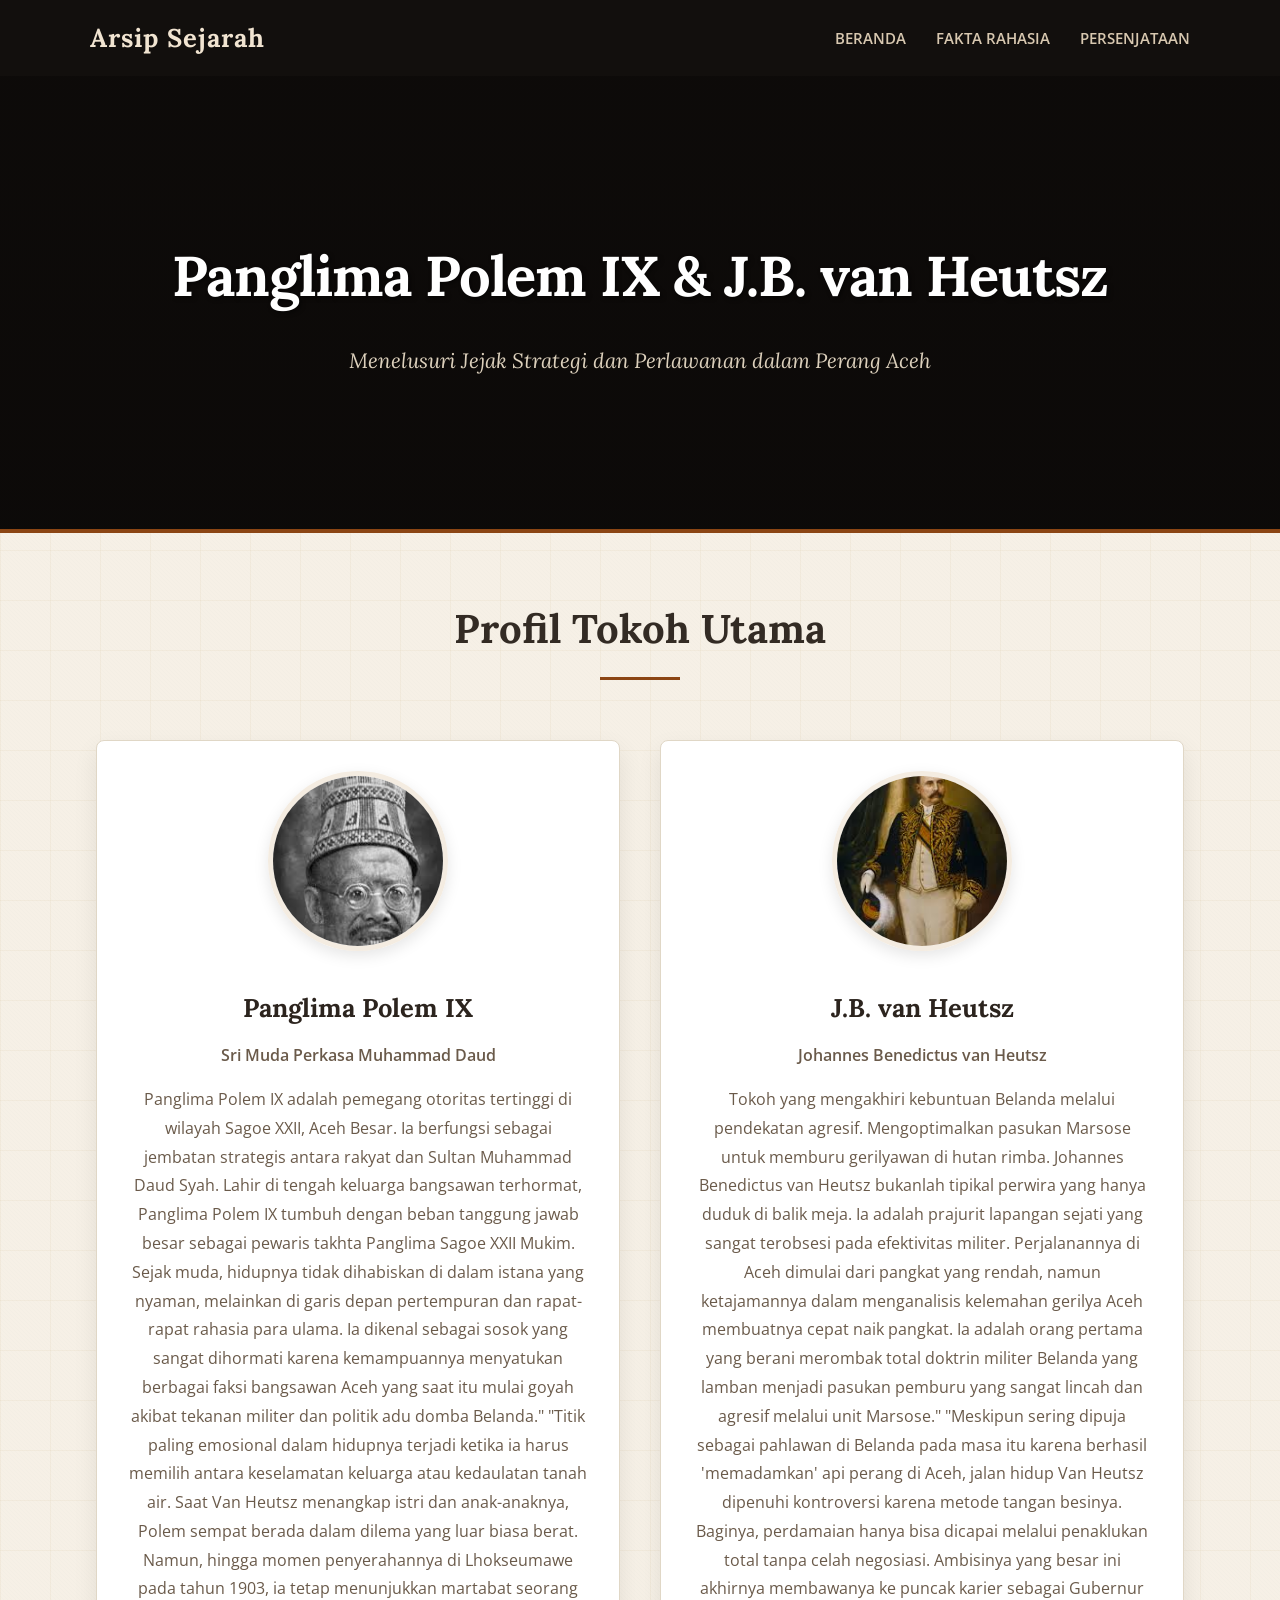
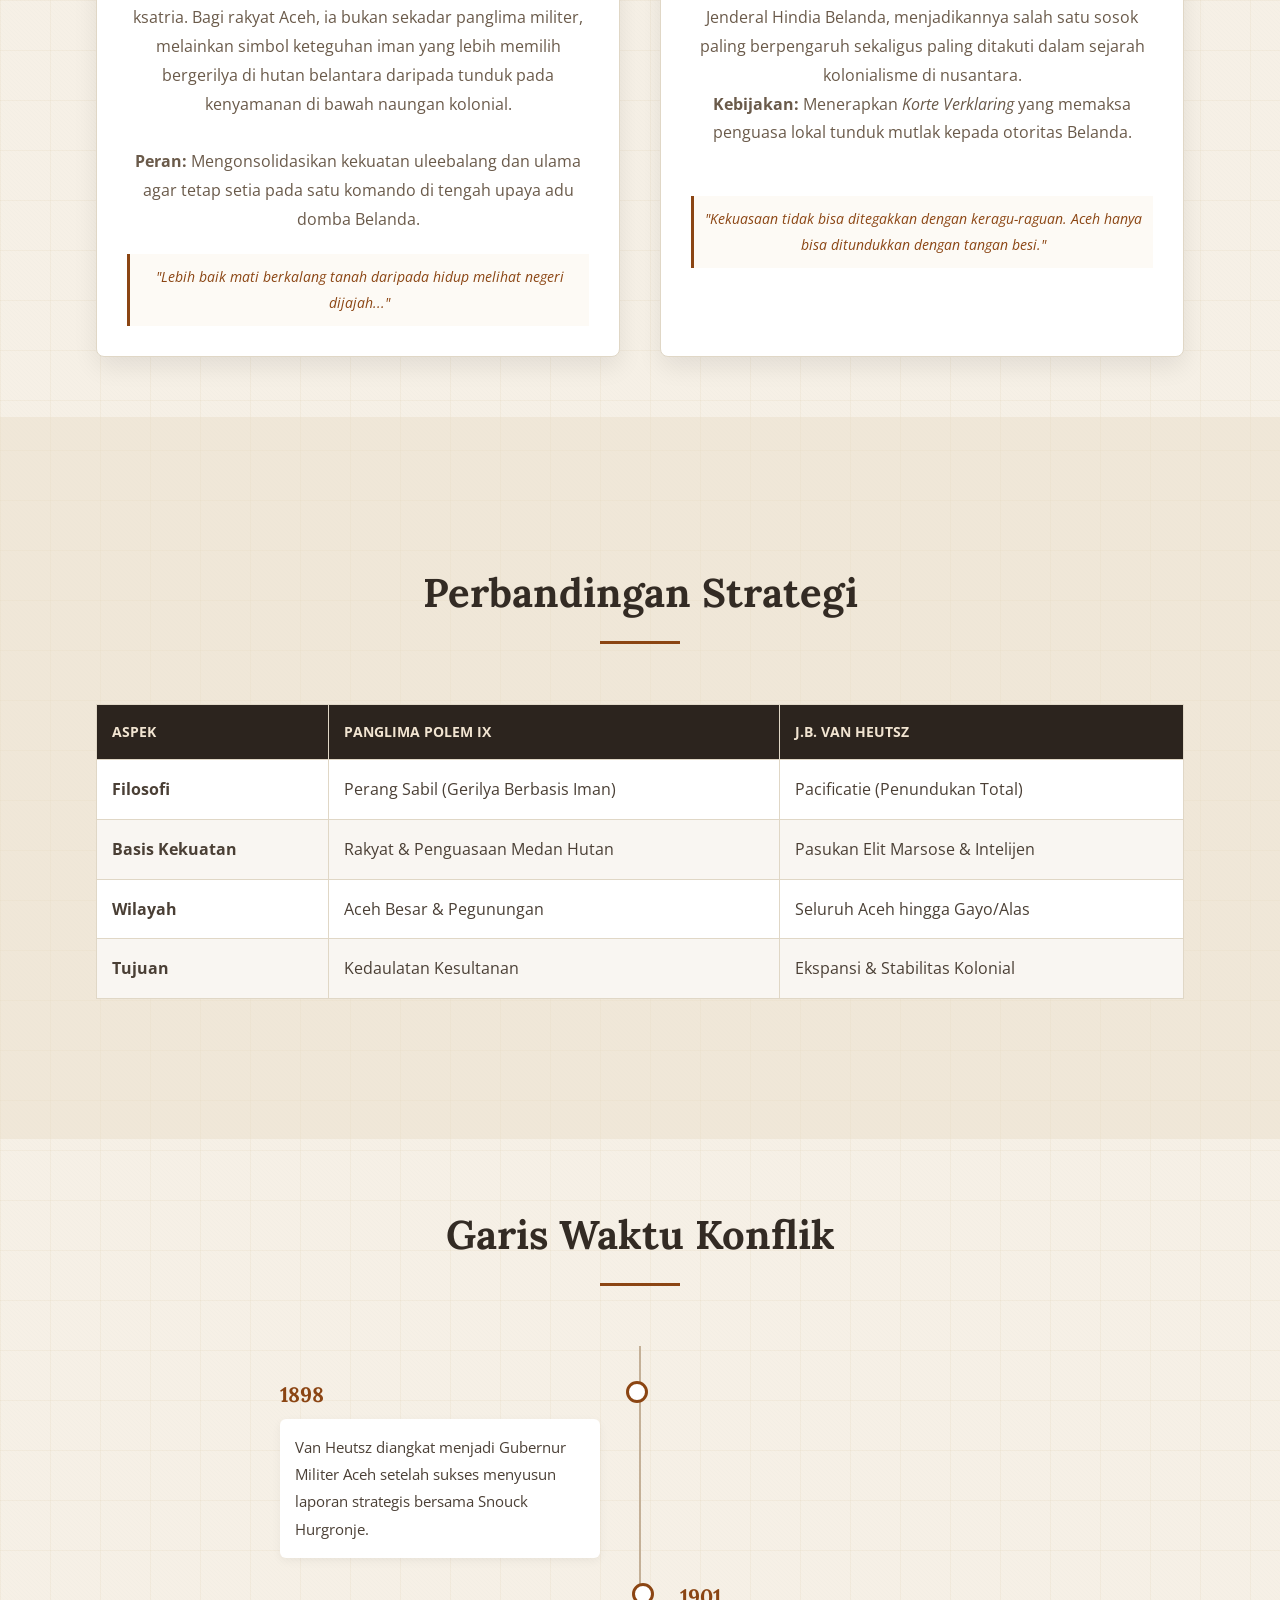
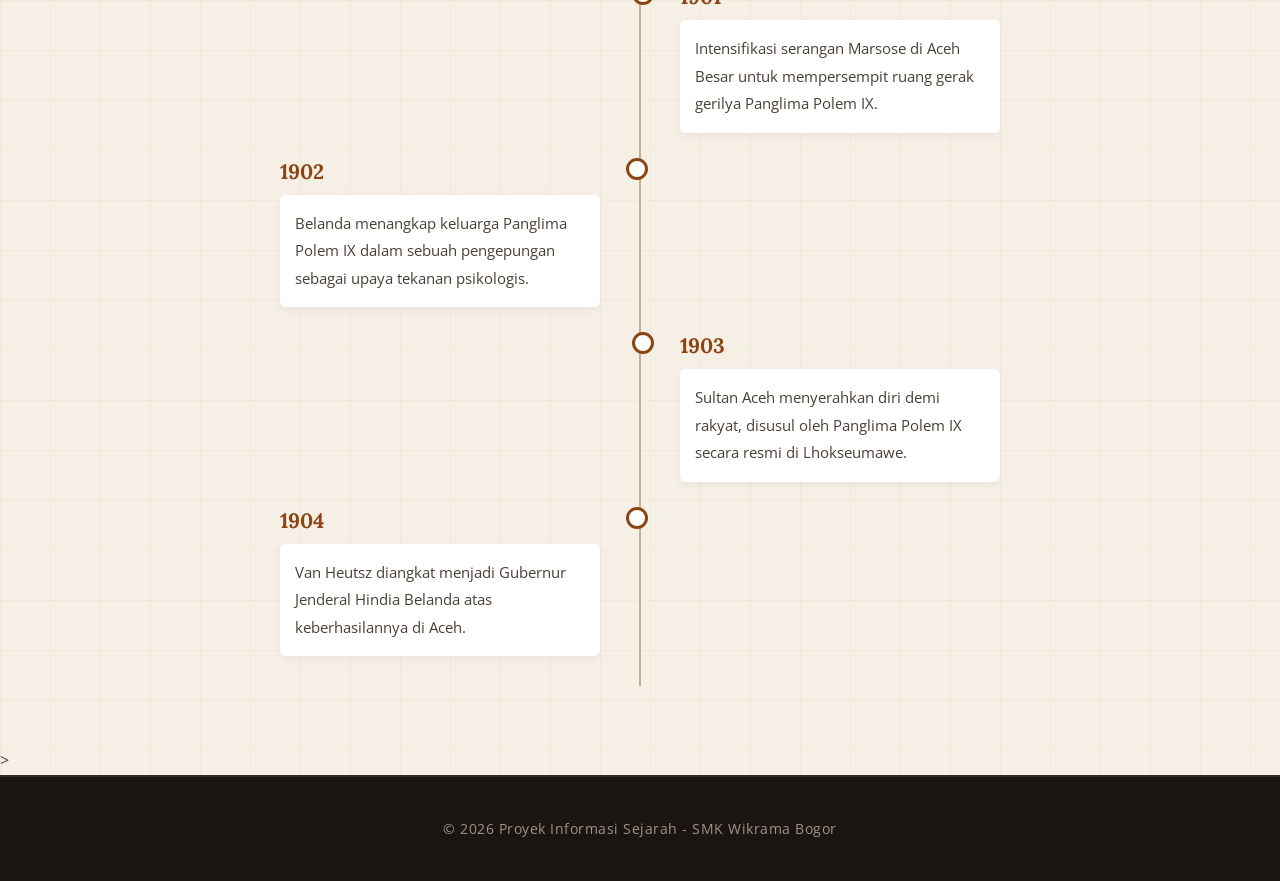
==== index.html @ d840c864 "Fix HTML structure and clean up markup" ====
<!DOCTYPE html>
<html lang="id">
<head>
    <meta charset="UTF-8">
    <meta name="viewport" content="width=device-width, initial-scale=1.0">
    <title>Sejarah Perang Aceh: Dua Sisi Rivalitas</title>
    <link rel="stylesheet" href="style.css">
</head>
<body>

    <header>
        <nav>
            <div class="logo">Arsip Sejarah</div>
            <ul>
            <li><a href="index.html">Beranda</a></li>
            <li><a href="fakta.html">Fakta Rahasia</a></li>
            <li><a href="weapon.html">Persenjataan</a></li>
        </ul>
        </nav>
        <div class="hero" id="home">
            <h1>Panglima Polem IX & J.B. van Heutsz</h1>
            <p>Menelusuri Jejak Strategi dan Perlawanan dalam Perang Aceh</p>
        </div>
    </header>

    <main>
<main>
        <!-- Section Profil Tokoh -->
        <section id="tokoh" class="container">
            <h2 class="section-title">Profil Tokoh Utama</h2>
            <div class="card-grid">
                <!-- Panglima Polem IX -->
                <div class="card">
                    <img src="assets/polem.jpg" alt="Panglima Polem IX">
                    <h3>Panglima Polem IX</h3>
                    <p class="subtitle">Sri Muda Perkasa Muhammad Daud</p>
                    <div class="bio-text">
                        <p>Panglima Polem IX adalah pemegang otoritas tertinggi di wilayah Sagoe XXII, Aceh Besar. Ia berfungsi sebagai jembatan strategis antara rakyat dan Sultan Muhammad Daud Syah. Lahir di tengah keluarga bangsawan terhormat, Panglima Polem IX tumbuh dengan beban tanggung jawab besar sebagai pewaris takhta Panglima Sagoe XXII Mukim. Sejak muda, hidupnya tidak dihabiskan di dalam istana yang nyaman, melainkan di garis depan pertempuran dan rapat-rapat rahasia para ulama. Ia dikenal sebagai sosok yang sangat dihormati karena kemampuannya menyatukan berbagai faksi bangsawan Aceh yang saat itu mulai goyah akibat tekanan militer dan politik adu domba Belanda."

"Titik paling emosional dalam hidupnya terjadi ketika ia harus memilih antara keselamatan keluarga atau kedaulatan tanah air. Saat Van Heutsz menangkap istri dan anak-anaknya, Polem sempat berada dalam dilema yang luar biasa berat. Namun, hingga momen penyerahannya di Lhokseumawe pada tahun 1903, ia tetap menunjukkan martabat seorang ksatria. Bagi rakyat Aceh, ia bukan sekadar panglima militer, melainkan simbol keteguhan iman yang lebih memilih bergerilya di hutan belantara daripada tunduk pada kenyamanan di bawah naungan kolonial.</p><br>
                        <p><strong>Peran:</strong> Mengonsolidasikan kekuatan uleebalang dan ulama agar tetap setia pada satu komando di tengah upaya adu domba Belanda.</p>
                    </div>
                    <blockquote class="quote">"Lebih baik mati berkalang tanah daripada hidup melihat negeri dijajah..."</blockquote>
                </div>

                <!-- J.B. van Heutsz -->
                <div class="card">
                    <img src="assets/heutsz.jpg" alt="J.B. van Heutsz">
                    <h3>J.B. van Heutsz</h3>
                    <p class="subtitle">Johannes Benedictus van Heutsz</p>
                    <div class="bio-text">
                        <p>Tokoh yang mengakhiri kebuntuan Belanda melalui pendekatan agresif. Mengoptimalkan pasukan Marsose untuk memburu gerilyawan di hutan rimba. Johannes Benedictus van Heutsz bukanlah tipikal perwira yang hanya duduk di balik meja. Ia adalah prajurit lapangan sejati yang sangat terobsesi pada efektivitas militer. Perjalanannya di Aceh dimulai dari pangkat yang rendah, namun ketajamannya dalam menganalisis kelemahan gerilya Aceh membuatnya cepat naik pangkat. Ia adalah orang pertama yang berani merombak total doktrin militer Belanda yang lamban menjadi pasukan pemburu yang sangat lincah dan agresif melalui unit Marsose."

"Meskipun sering dipuja sebagai pahlawan di Belanda pada masa itu karena berhasil 'memadamkan' api perang di Aceh, jalan hidup Van Heutsz dipenuhi kontroversi karena metode tangan besinya. Baginya, perdamaian hanya bisa dicapai melalui penaklukan total tanpa celah negosiasi. Ambisinya yang besar ini akhirnya membawanya ke puncak karier sebagai Gubernur Jenderal Hindia Belanda, menjadikannya salah satu sosok paling berpengaruh sekaligus paling ditakuti dalam sejarah kolonialisme di nusantara.</p>
                        <p><strong>Kebijakan:</strong> Menerapkan <em>Korte Verklaring</em> yang memaksa penguasa lokal tunduk mutlak kepada otoritas Belanda.</p><br>
                    </div>
                    <blockquote class="quote">"Kekuasaan tidak bisa ditegakkan dengan keragu-raguan. Aceh hanya bisa ditundukkan dengan tangan besi."</blockquote>
                </div>
            </div>
        </section>

        <!-- Section Tabel Perbandingan -->
        <section class="content-section">
            <div class="container">
                <h2 class="section-title">Perbandingan Strategi</h2>
                <div class="table-container">
                    <table class="comparison-table">
                        <thead>
                            <tr>
                                <th>Aspek</th>
                                <th>Panglima Polem IX</th>
                                <th>J.B. van Heutsz</th>
                            </tr>
                        </thead>
                        <tbody>
                            <tr>
                                <td><strong>Filosofi</strong></td>
                                <td>Perang Sabil (Gerilya Berbasis Iman)</td>
                                <td>Pacificatie (Penundukan Total)</td>
                            </tr>
                            <tr>
                                <td><strong>Basis Kekuatan</strong></td>
                                <td>Rakyat & Penguasaan Medan Hutan</td>
                                <td>Pasukan Elit Marsose & Intelijen</td>
                            </tr>
                            <tr>
                                <td><strong>Wilayah</strong></td>
                                <td>Aceh Besar & Pegunungan</td>
                                <td>Seluruh Aceh hingga Gayo/Alas</td>
                            </tr>
                            <tr>
                                <td><strong>Tujuan</strong></td>
                                <td>Kedaulatan Kesultanan</td>
                                <td>Ekspansi & Stabilitas Kolonial</td>
                            </tr>
                        </tbody>
                    </table>
                </div>
            </div>
        </section>

        <!-- Section Timeline -->
        <section id="peristiwa" class="container">
            <h2 class="section-title">Garis Waktu Konflik</h2>
            <div class="timeline">
                <div class="timeline-item">
                    <h4>1898</h4>
                    <p>Van Heutsz diangkat menjadi Gubernur Militer Aceh setelah sukses menyusun laporan strategis bersama Snouck Hurgronje.</p>
                </div>
                <div class="timeline-item">
                    <h4>1901</h4>
                    <p>Intensifikasi serangan Marsose di Aceh Besar untuk mempersempit ruang gerak gerilya Panglima Polem IX.</p>
                </div>
                <div class="timeline-item">
                    <h4>1902</h4>
                    <p>Belanda menangkap keluarga Panglima Polem IX dalam sebuah pengepungan sebagai upaya tekanan psikologis.</p>
                </div>
                <div class="timeline-item">
                    <h4>1903</h4>
                    <p>Sultan Aceh menyerahkan diri demi rakyat, disusul oleh Panglima Polem IX secara resmi di Lhokseumawe.</p>
                </div>
                <div class="timeline-item">
                    <h4>1904</h4>
                    <p>Van Heutsz diangkat menjadi Gubernur Jenderal Hindia Belanda atas keberhasilannya di Aceh.</p>
                </div>
            </div>
        </section>
    </main>>
    </main>

    <footer>
        <p>&copy; 2026 Proyek Informasi Sejarah - SMK Wikrama Bogor</p>
    </footer>

</body>
</html>
---- style.css ----
/* =========================================
   Import Google Fonts (Lora & Open Sans)
   ========================================= */
@import url('https://fonts.googleapis.com/css2?family=Lora:ital,wght@0,400;0,700;1,400&family=Open+Sans:wght@400;600&display=swap');

/* =========================================
   Reset & Base Styles
   ========================================= */
* {
    margin: 0;
    padding: 0;
    box-sizing: border-box;
}

body {
    font-family: 'Open Sans', sans-serif;
    /* Efek Tekstur Kertas Tua: Menggunakan gradien halus dan noise */
    background-color: #f6f0e6;
    background-image: 
        linear-gradient(to right, rgba(230, 218, 195, 0.3) 1px, transparent 1px),
        linear-gradient(to bottom, rgba(230, 218, 195, 0.3) 1px, transparent 1px),
        url('[data-uri]'); /* Subtle Noise */
    background-size: 50px 50px, 50px 50px, auto;
    color: #4a3f35;
    line-height: 1.8;
}

h1, h2, h3, h4 {
    font-family: 'Lora', serif; /* Serif untuk Judul agar formal */
    font-weight: 700;
    color: #332b24;
}

.container {
    width: 85%;
    max-width: 1200px;
    margin: auto;
    padding: 60px 0;
}

/* =========================================
   Header & Navigation
   ========================================= */
header {
    background-color: #1a1512;
    color: #f1e4d1;
    position: relative;
    border-bottom: 4px solid #8b4513; /* Aksen warna Cokelat Tua */
}

nav {
    display: flex;
    justify-content: space-between;
    align-items: center;
    padding: 15px 7%;
    background-color: rgba(0,0,0,0.3); /* Overlay gelap sedikit */
}

.logo {
    font-family: 'Lora', serif;
    font-size: 1.6rem;
    font-weight: 700;
    letter-spacing: 1px;
    color: #f1e4d1;
}

nav ul {
    display: flex;
    list-style: none;
}

nav ul li a {
    color: #d8c8b0;
    text-decoration: none;
    margin-left: 30px;
    font-size: 0.95rem;
    font-weight: 600;
    text-transform: uppercase;
    transition: color 0.3s ease;
}

nav ul li a:hover {
    color: #fff;
}

/* =========================================
   Hero Section
   ========================================= */
.hero {
    text-align: center;
    padding: 150px 20px;
    background: 
        linear-gradient(rgba(10, 8, 7, 0.8), rgba(10, 8, 7, 0.9)), 
        url('https://images.unsplash.com/photo-1518640467707-6811f4a6ab73?q=80&w=1600') no-repeat center center;
    background-size: cover;
    background-attachment: fixed; /* Efek Parallax sederhana */
}

.hero h1 {
    font-size: 3.5rem;
    color: #fff;
    margin-bottom: 15px;
    text-shadow: 2px 2px 4px rgba(0,0,0,0.5);
    letter-spacing: -1px;
}

.hero p {
    font-family: 'Lora', serif;
    font-style: italic;
    font-size: 1.3rem;
    color: #dcd0bc;
    max-width: 700px;
    margin: 0 auto;
}

/* =========================================
   Sections General
   ========================================= */
.section-title {
    text-align: center;
    margin-bottom: 60px;
    font-size: 2.5rem;
    position: relative;
    padding-bottom: 15px;
}

/* Garis dekoratif di bawah judul section */
.section-title::after {
    content: '';
    display: block;
    width: 80px;
    height: 3px;
    background-color: #8b4513;
    position: absolute;
    bottom: 0;
    left: 50%;
    transform: translateX(-50%);
}

/* =========================================
   Card Grid (Tokoh)
   ========================================= */
.card-grid {
    display: grid;
    grid-template-columns: repeat(auto-fit, minmax(300px, 1fr));
    gap: 40px;
}

.card {
    background: #fff;
    padding: 30px;
    border-radius: 8px;
    box-shadow: 0 10px 25px rgba(0,0,0,0.08); /* Shadow yang lebih halus */
    text-align: center;
    transition: transform 0.3s ease, box-shadow 0.3s ease;
    border: 1px solid #e0d7c6;
}

.card:hover {
    transform: translateY(-8px);
    box-shadow: 0 15px 35px rgba(0,0,0,0.12);
}

.card img {
    width: 180px;
    height: 180px;
    object-fit: cover;
    border-radius: 50%; /* Gambar Bulat */
    margin-bottom: 25px;
    border: 5px solid #f4ece1;
    box-shadow: 0 5px 15px rgba(0,0,0,0.1);
}

.card h3 {
    font-size: 1.6rem;
    margin-bottom: 10px;
    color: #2c241e;
}

.card p {
    font-size: 1rem;
    color: #6a5a4a;
}

/* =========================================
   Timeline Section (Peristiwa)
   ========================================= */
.content-section {
    background-color: rgba(230, 218, 195, 0.4); /* Background section sedikit berbeda */
    padding: 80px 0;
}

.timeline {
    position: relative;
    max-width: 800px;
    margin: 0 auto;
    padding: 20px 0;
}

/* Garis tengah Timeline */
.timeline::after {
    content: '';
    position: absolute;
    width: 2px;
    background-color: #c4b097;
    top: 0;
    bottom: 0;
    left: 50%;
    margin-left: -1px;
}

.timeline-item {
    padding: 10px 40px;
    position: relative;
    width: 50%;
    box-sizing: border-box;
}

/* Posisi Kiri dan Kanan */
.timeline-item:nth-child(even) {
    left: 50%;
}

.timeline-item:nth-child(odd) {
    left: 0;
}

/* Lingkaran Titik pada Timeline */
.timeline-item::after {
    content: '';
    position: absolute;
    width: 16px;
    height: 16px;
    right: -8px;
    background-color: #fff;
    border: 3px solid #8b4513;
    top: 15px;
    border-radius: 50%;
    z-index: 1;
}

.timeline-item:nth-child(even)::after {
    left: -8px;
}

/* Konten di dalam Timeline Item */
.timeline-item h4 {
    font-size: 1.3rem;
    margin-bottom: 5px;
    color: #8b4513;
}

.timeline-item p {
    font-size: 0.95rem;
    background: #fff;
    padding: 15px;
    border-radius: 6px;
    box-shadow: 0 3px 10px rgba(0,0,0,0.05);
}

/* =========================================
   Footer
   ========================================= */
footer {
    text-align: center;
    padding: 40px 20px;
    background: #1a1512;
    color: #a39382;
    border-top: 2px solid #332b24;
}

footer p {
    font-size: 0.85rem;
    letter-spacing: 0.5px;
}

/* Styling Quote */
.quote {
    font-style: italic;
    font-size: 0.9rem;
    color: #8b4513;
    margin-top: 20px;
    padding: 10px;
    border-left: 3px solid #8b4513;
    background: #fdfaf5;
}

.subtitle {
    font-weight: 600;
    color: #8b4513;
    margin-bottom: 15px;
    font-size: 0.9rem;
}

/* Styling Tabel */
.table-container {
    overflow-x: auto;
    margin-top: 20px;
}

.comparison-table {
    width: 100%;
    border-collapse: collapse;
    background: #fff;
    box-shadow: 0 5px 15px rgba(0,0,0,0.05);
}

.comparison-table th, .comparison-table td {
    padding: 15px;
    border: 1px solid #e0d7c6;
    text-align: left;
}

.comparison-table th {
    background-color: #2c241e;
    color: #f1e4d1;
    text-transform: uppercase;
    font-size: 0.85rem;
}

.comparison-table tr:nth-child(even) {
    background-color: #f9f6f2;
}

/* Styling Halaman Fakta */
.fakta-container {
    display: grid;
    grid-template-columns: 1fr; /* Satu kolom agar fokus membaca */
    gap: 30px;
    max-width: 800px;
    margin: 0 auto;
}

.fakta-card {
    background: #fff;
    padding: 30px;
    border-left: 5px solid #8b4513; /* Aksen garis samping */
    border-radius: 4px;
    box-shadow: 0 5px 15px rgba(0,0,0,0.05);
}

.fakta-icon {
    font-size: 2.5rem;
    margin-bottom: 15px;
}

.fakta-card h3 {
    margin-bottom: 10px;
    color: #2c241e;
}

.btn-back {
    display: inline-block;
    padding: 12px 25px;
    background-color: #8b4513;
    color: #fff;
    text-decoration: none;
    border-radius: 4px;
    font-weight: 600;
    transition: background 0.3s;
}

.btn-back:hover {
    background-color: #5d2e0d;
}

/* Weapon Page Styling */
.weapon-grid {
    display: grid;
    grid-template-columns: repeat(auto-fit, minmax(320px, 1fr));
    gap: 30px;
}

.weapon-card {
    background: #fff;
    border: 2px solid #dcd0bc;
    border-radius: 12px;
    padding: 20px;
    position: relative;
    box-shadow: 0 4px 6px rgba(0,0,0,0.05);
}

.weapon-tag {
    display: inline-block;
    padding: 4px 12px;
    font-size: 0.75rem;
    font-weight: bold;
    border-radius: 20px;
    margin-bottom: 15px;
    text-transform: uppercase;
}

.aceh { background: #8b4513; color: white; }
.dutch { background: #2c241e; color: #e2d1b0; }

.weapon-img {
    width: 100%;
    height: 180px;
    object-fit: contain; /* Agar gambar senjata tidak terpotong */
    background: #fdfaf5;
    margin-bottom: 15px;
    border-radius: 8px;
    padding: 10px;
}

.specs {
    border-top: 1px solid #eee;
    padding-top: 15px;
}

.spec-item {
    display: flex;
    justify-content: space-between;
    font-size: 0.9rem;
    margin-bottom: 8px;
    border-bottom: 1px dashed #eee;
    padding-bottom: 4px;
}

.spec-item span:first-child {
    font-weight: bold;
    color: #8b4513;
}

.spec-item span:last-child {
    color: #444;
}

.weapon-img {
    transition: transform 0.3s ease; /* Transisi halus */
}

.weapon-card:hover .weapon-img {
    transform: scale(1.1); /* Gambar membesar 10% saat di-hover */
}

/* Styling Box Gambar Senjata agar Selaras dengan Gambar Meriam */
.weapon-img {
    width: 100%;
    height: 220px;
    object-fit: contain; /* Penting: agar gambar tidak gepeng */
    background-color: #d1d1d1; /* Abu-abu yang senada dengan background foto meriam kamu */
    border: 2px solid #b0a08a; /* Bingkai cokelat tipis agar tetap senada dengan tema web */
    padding: 15px;
    border-radius: 8px;
    margin-bottom: 15px;
    /* Efek bayangan dalam agar terlihat seperti display museum */
    box-shadow: inset 0 0 15px rgba(0,0,0,0.1);
    /* Filter agar gambar lain mengikuti tone warna abu-abu meriam */
    filter: contrast(1.1) grayscale(20%);
    transition: all 0.3s ease;
}

.weapon-card:hover .weapon-img {
    background-color: #e2d1b0; /* Berubah jadi krem saat di-hover */
    transform: scale(1.03);
}

/* Penyesuaian Grid Senjata */
.weapon-grid {
    display: grid;
    grid-template-columns: repeat(auto-fit, minmax(300px, 1fr));
    gap: 30px;
}

.weapon-card {
    background: #fff;
    padding: 20px;
    border-radius: 10px;
    border: 1px solid #e0d7c6;
    display: flex;
    flex-direction: column;
}
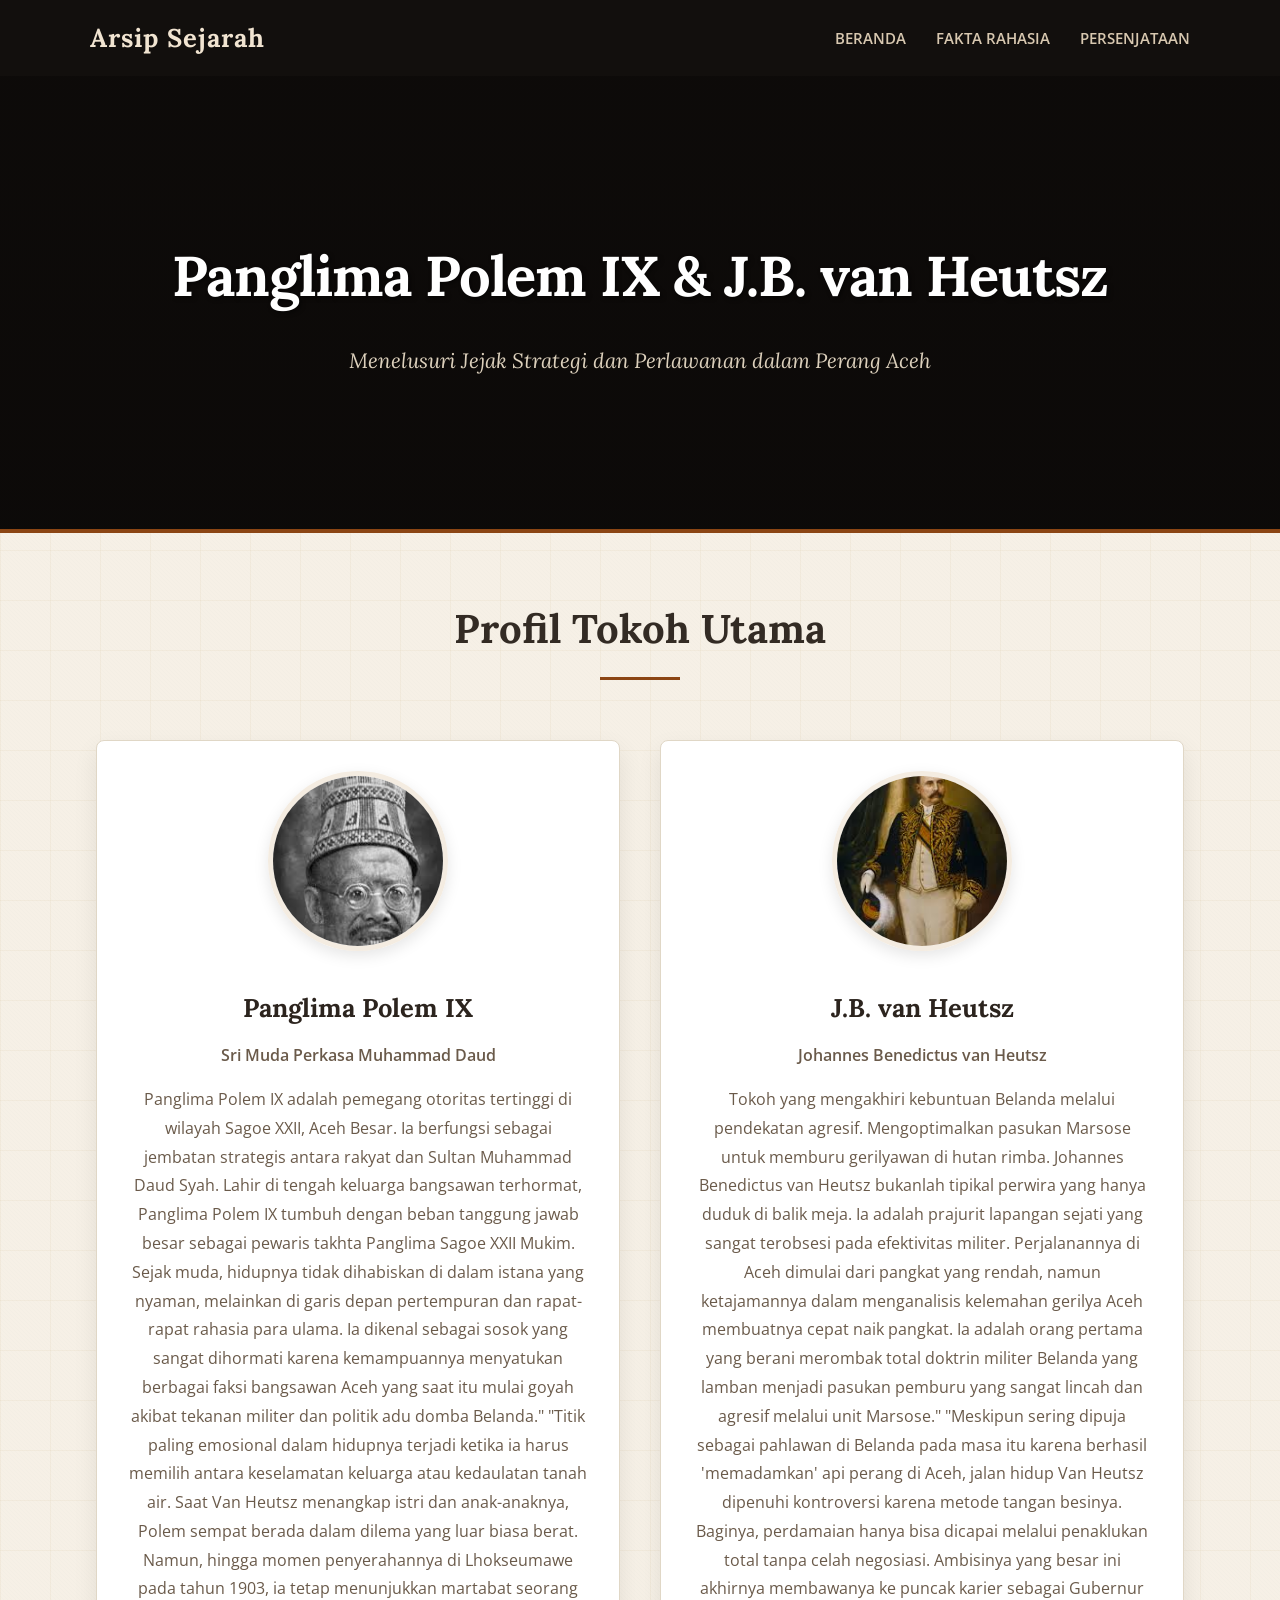
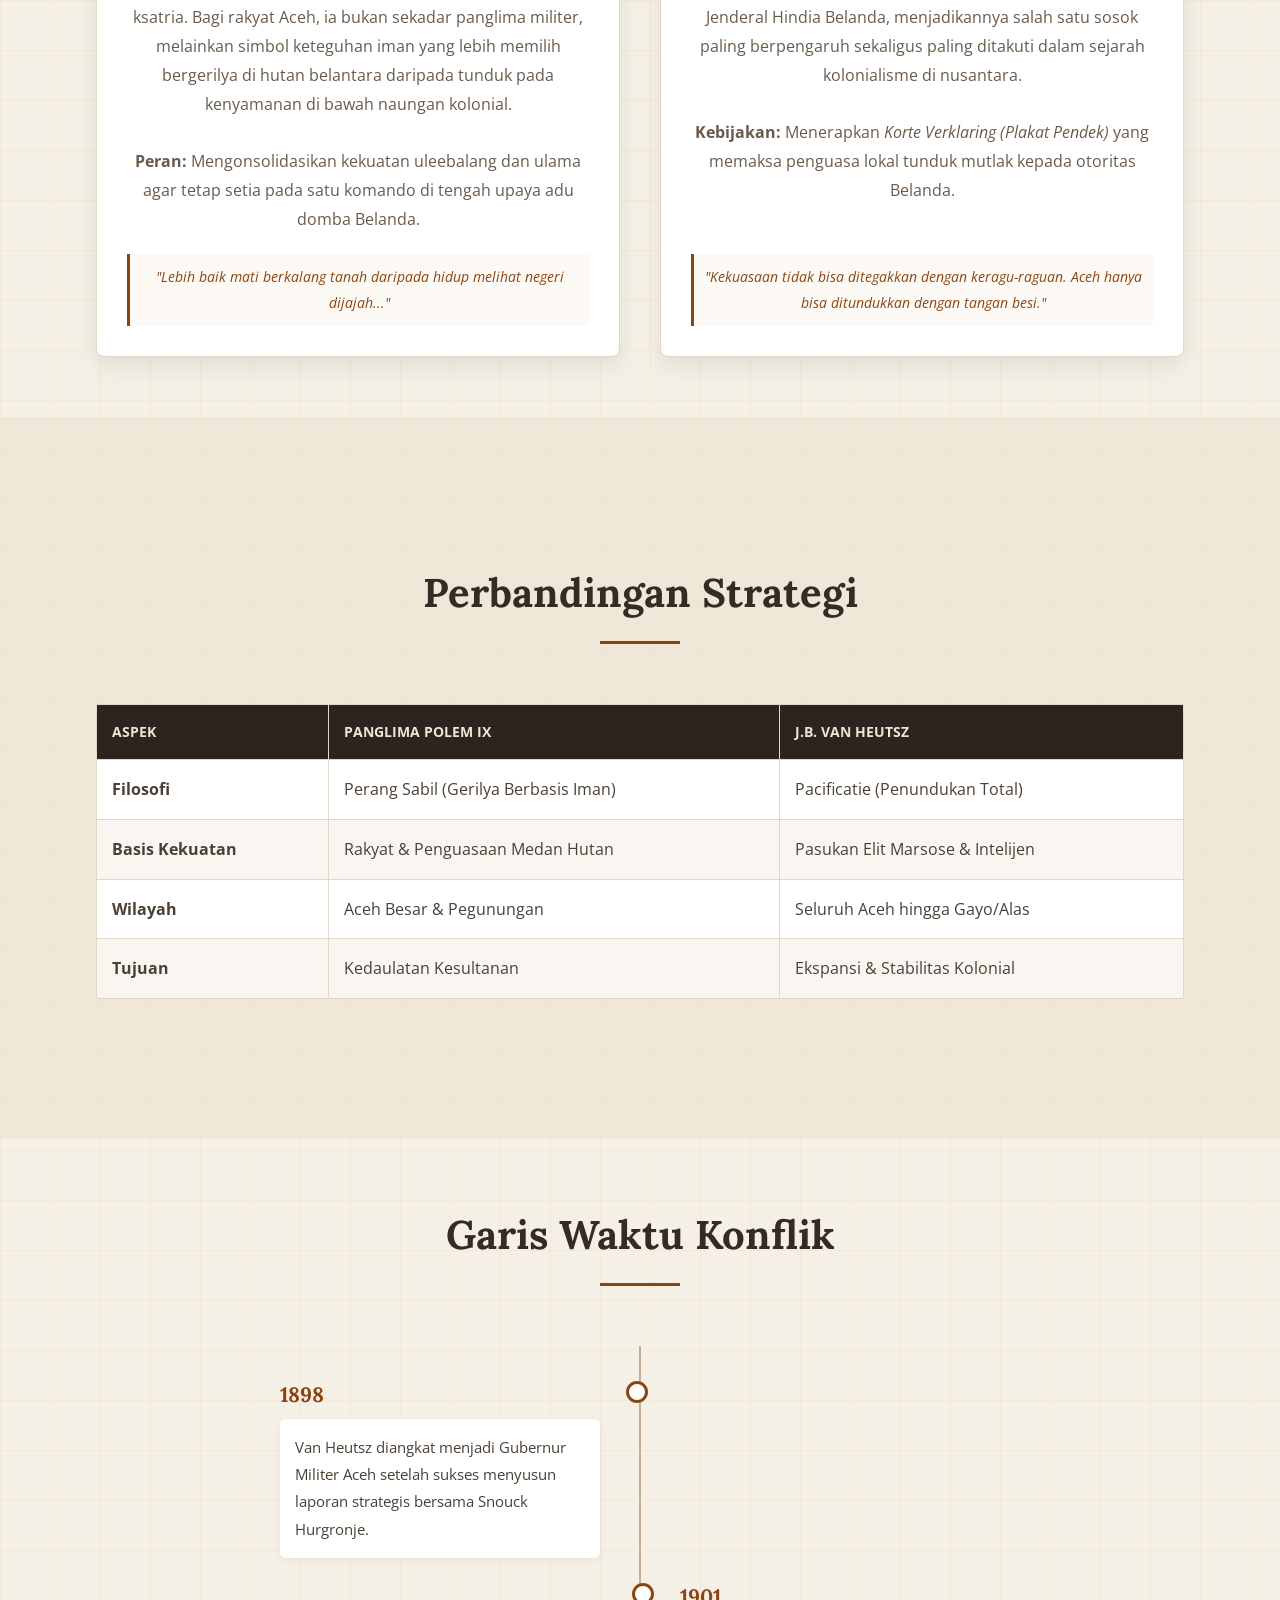
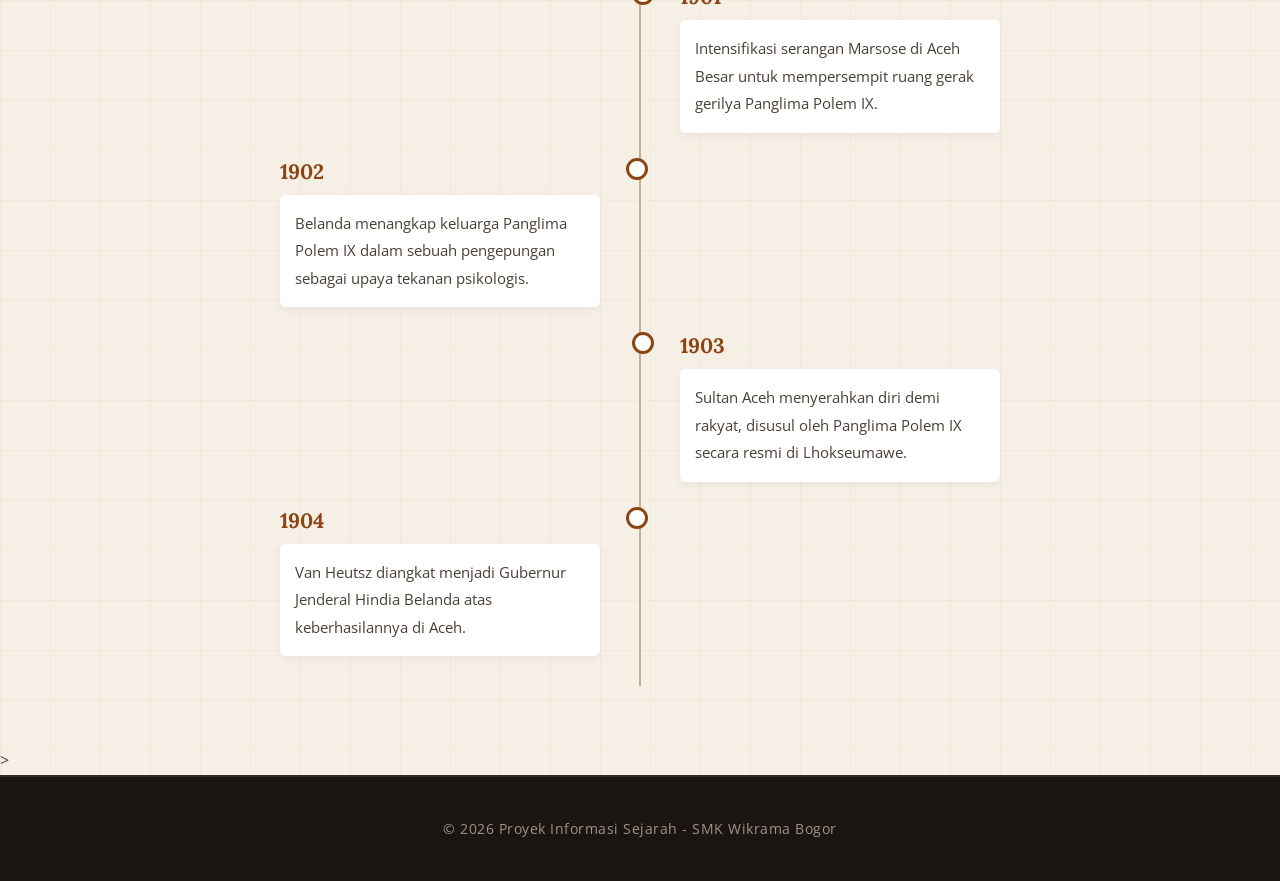
==== commit 3366f3b4: "Update index.html" ====
--- a/index.html
+++ b/index.html
@@ -51,8 +51,8 @@
                     <div class="bio-text">
                         <p>Tokoh yang mengakhiri kebuntuan Belanda melalui pendekatan agresif. Mengoptimalkan pasukan Marsose untuk memburu gerilyawan di hutan rimba. Johannes Benedictus van Heutsz bukanlah tipikal perwira yang hanya duduk di balik meja. Ia adalah prajurit lapangan sejati yang sangat terobsesi pada efektivitas militer. Perjalanannya di Aceh dimulai dari pangkat yang rendah, namun ketajamannya dalam menganalisis kelemahan gerilya Aceh membuatnya cepat naik pangkat. Ia adalah orang pertama yang berani merombak total doktrin militer Belanda yang lamban menjadi pasukan pemburu yang sangat lincah dan agresif melalui unit Marsose."
 
-"Meskipun sering dipuja sebagai pahlawan di Belanda pada masa itu karena berhasil 'memadamkan' api perang di Aceh, jalan hidup Van Heutsz dipenuhi kontroversi karena metode tangan besinya. Baginya, perdamaian hanya bisa dicapai melalui penaklukan total tanpa celah negosiasi. Ambisinya yang besar ini akhirnya membawanya ke puncak karier sebagai Gubernur Jenderal Hindia Belanda, menjadikannya salah satu sosok paling berpengaruh sekaligus paling ditakuti dalam sejarah kolonialisme di nusantara.</p>
-                        <p><strong>Kebijakan:</strong> Menerapkan <em>Korte Verklaring</em> yang memaksa penguasa lokal tunduk mutlak kepada otoritas Belanda.</p><br>
+"Meskipun sering dipuja sebagai pahlawan di Belanda pada masa itu karena berhasil 'memadamkan' api perang di Aceh, jalan hidup Van Heutsz dipenuhi kontroversi karena metode tangan besinya. Baginya, perdamaian hanya bisa dicapai melalui penaklukan total tanpa celah negosiasi. Ambisinya yang besar ini akhirnya membawanya ke puncak karier sebagai Gubernur Jenderal Hindia Belanda, menjadikannya salah satu sosok paling berpengaruh sekaligus paling ditakuti dalam sejarah kolonialisme di nusantara.</p><br>
+                        <p><strong>Kebijakan:</strong> Menerapkan <em>Korte Verklaring (Plakat Pendek)</em> yang memaksa penguasa lokal tunduk mutlak kepada otoritas Belanda.</p><br>
                     </div>
                     <blockquote class="quote">"Kekuasaan tidak bisa ditegakkan dengan keragu-raguan. Aceh hanya bisa ditundukkan dengan tangan besi."</blockquote>
                 </div>
--- a/style.css
+++ b/style.css
@@ -471,3 +471,104 @@
     display: flex;
     flex-direction: column;
 }
+
+.dark-archive {
+    background-color: #1a1a1a; /* Hitam gelap */
+    color: #f4f4f4;
+    padding: 60px 0;
+    border-top: 4px solid #ff4d4d; /* Garis merah peringatan */
+}
+
+.dark-archive h2 {
+    color: #ff4d4d;
+    text-align: center;
+    margin-bottom: 40px;
+}
+
+.dark-card {
+    background: #262626;
+    padding: 20px;
+    border-left: 5px solid #ff4d4d;
+    margin-bottom: 20px;
+}
+
+.dark-card h4 {
+    color: #ff4d4d;
+    margin-bottom: 10px;
+}
+
+.dark-history {
+    background-color: #121212;
+    color: #e0e0e0;
+    padding: 80px 20px;
+    border-top: 5px solid #8b0000;
+}
+
+.dark-history .section-title {
+    color: #ff4d4d;
+    font-size: 2rem;
+    text-align: center;
+    margin-bottom: 10px;
+}
+
+.intro-text {
+    text-align: center;
+    margin-bottom: 50px;
+    font-style: italic;
+    color: #aaa;
+}
+
+.dark-grid {
+    display: grid;
+    grid-template-columns: repeat(auto-fit, minmax(300px, 1fr));
+    gap: 30px;
+}
+
+.dark-card {
+    background: #1e1e1e;
+    padding: 30px;
+    border-radius: 8px;
+    position: relative;
+    border: 1px solid #333;
+    transition: transform 0.3s ease;
+}
+
+.dark-card:hover {
+    transform: translateY(-5px);
+}
+
+.card-badge {
+    position: absolute;
+    top: -15px;
+    left: 20px;
+    background: #ff4d4d;
+    color: white;
+    padding: 5px 15px;
+    font-size: 0.75rem;
+    font-weight: bold;
+    border-radius: 20px;
+}
+
+.dark-card h4 {
+    margin-top: 10px;
+    font-size: 1.5rem;
+    color: #fff;
+    border-bottom: 2px solid #ff4d4d;
+    display: inline-block;
+    margin-bottom: 20px;
+}
+
+.dark-card ul {
+    list-style: none;
+    padding: 0;
+}
+
+.dark-card ul li {
+    margin-bottom: 15px;
+    font-size: 0.95rem;
+    line-height: 1.6;
+}
+
+.dark-card ul li strong {
+    color: #ff4d4d;
+}
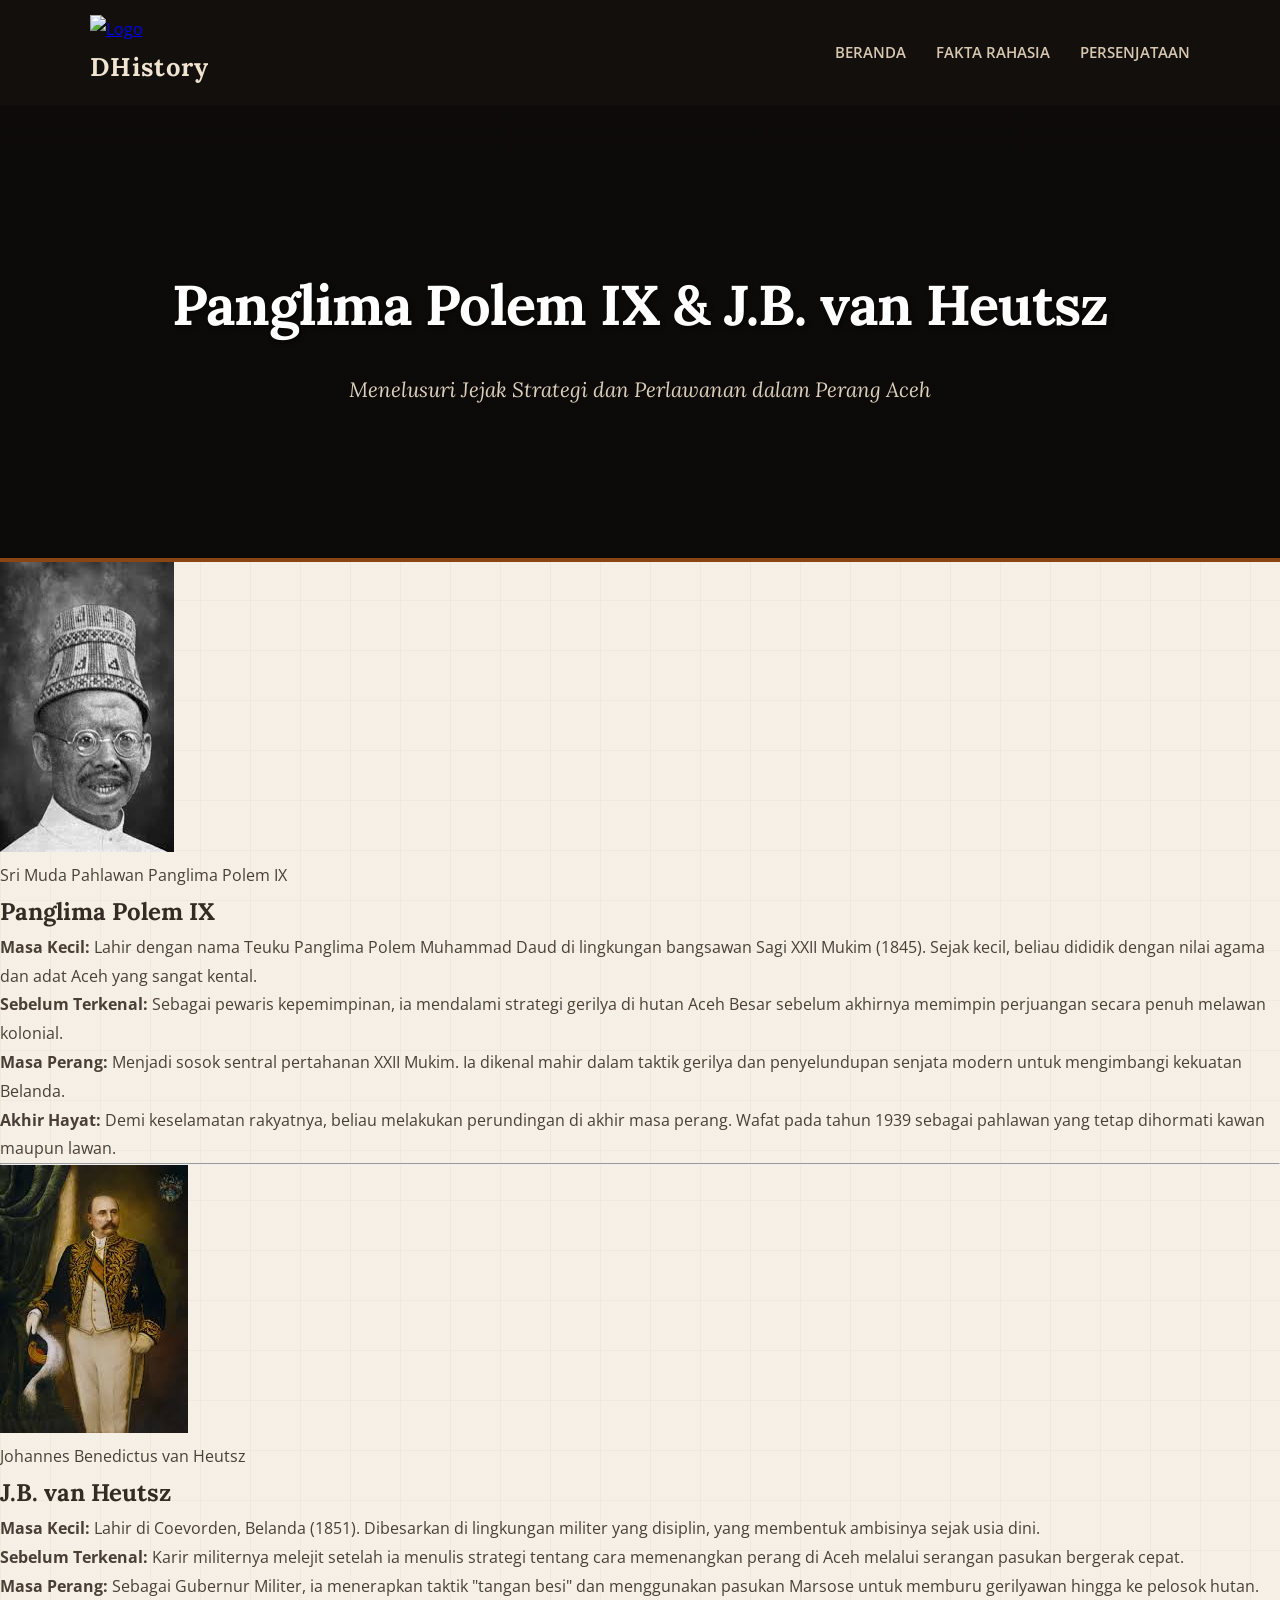
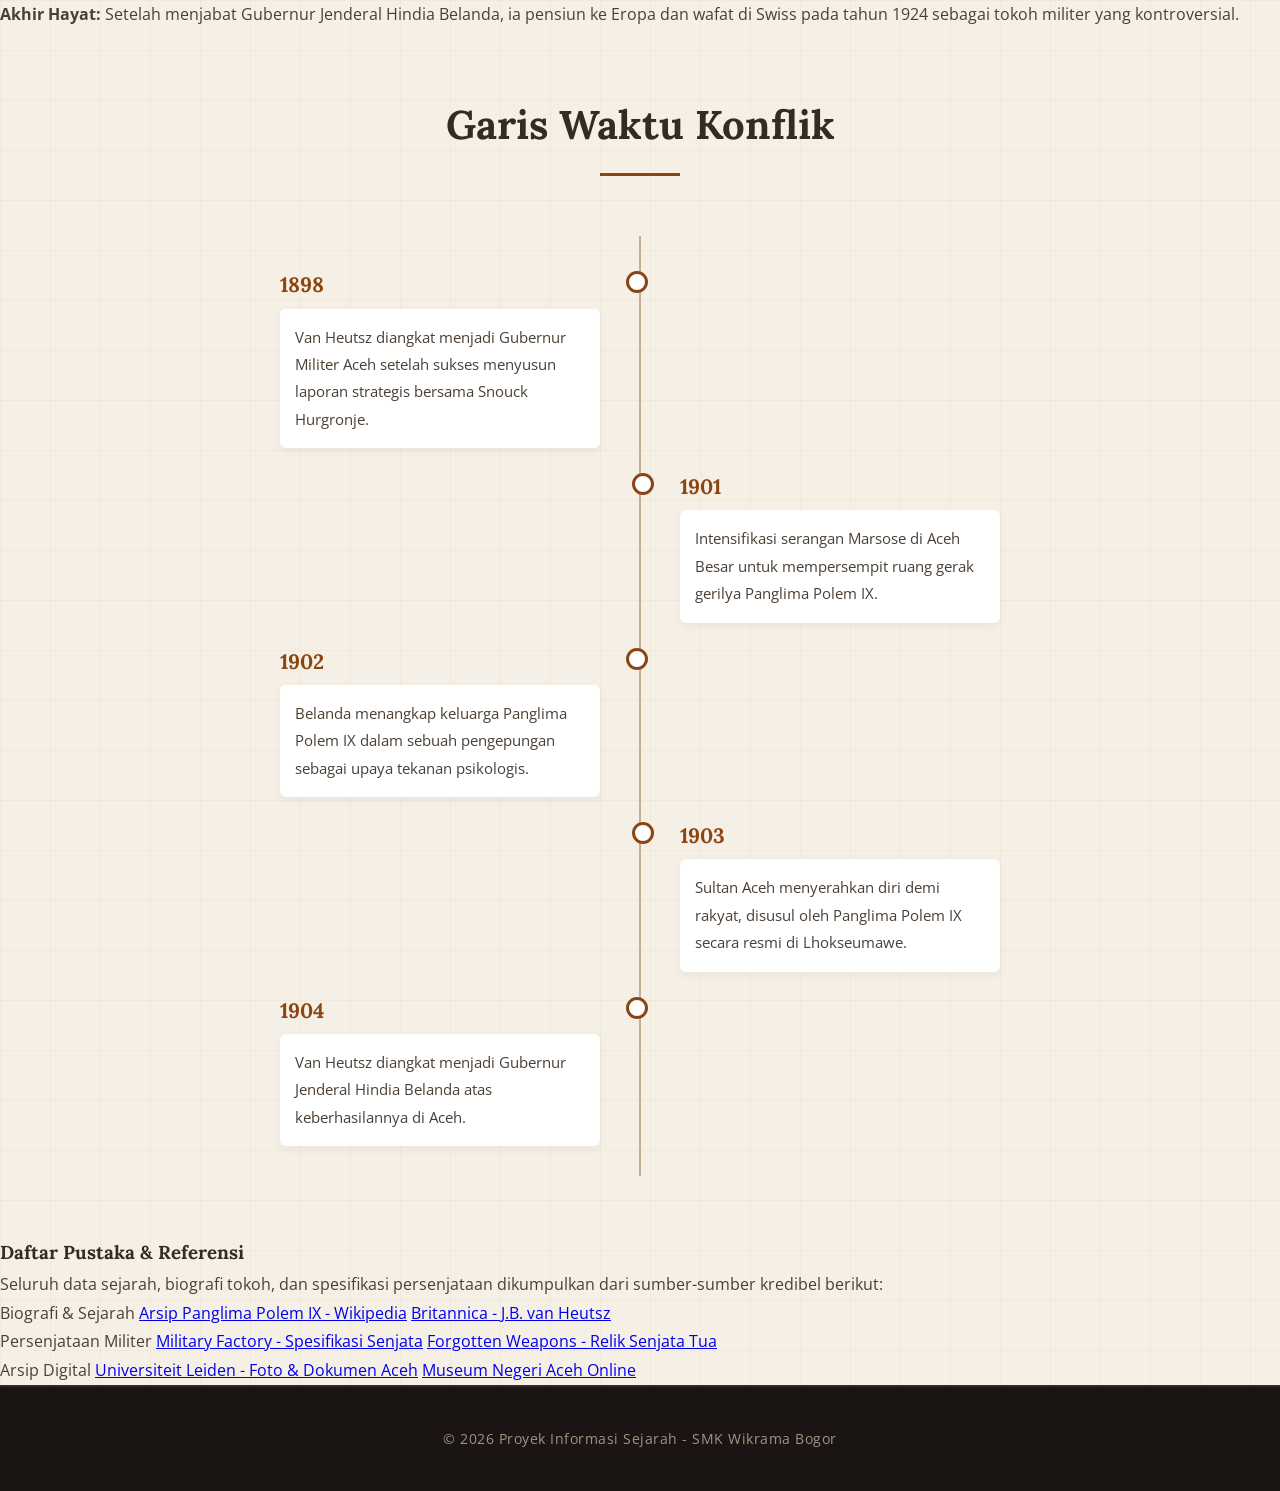
==== commit 7dcdbef9: "Refactor index.html structure and update content" ====
--- a/index.html
+++ b/index.html
@@ -10,7 +10,12 @@
 
     <header>
         <nav>
-            <div class="logo">Arsip Sejarah</div>
+            <div class="logo-wrapper">
+            <a href="about.html">
+                <img src="assets/logo.png" alt="Logo" class="logo-img">
+            </a>
+            <div class="logo">DHistory</div>
+            </div>
             <ul>
             <li><a href="index.html">Beranda</a></li>
             <li><a href="fakta.html">Fakta Rahasia</a></li>
@@ -24,81 +29,41 @@
     </header>
 
     <main>
-<main>
-        <!-- Section Profil Tokoh -->
-        <section id="tokoh" class="container">
-            <h2 class="section-title">Profil Tokoh Utama</h2>
-            <div class="card-grid">
-                <!-- Panglima Polem IX -->
-                <div class="card">
-                    <img src="assets/polem.jpg" alt="Panglima Polem IX">
-                    <h3>Panglima Polem IX</h3>
-                    <p class="subtitle">Sri Muda Perkasa Muhammad Daud</p>
-                    <div class="bio-text">
-                        <p>Panglima Polem IX adalah pemegang otoritas tertinggi di wilayah Sagoe XXII, Aceh Besar. Ia berfungsi sebagai jembatan strategis antara rakyat dan Sultan Muhammad Daud Syah. Lahir di tengah keluarga bangsawan terhormat, Panglima Polem IX tumbuh dengan beban tanggung jawab besar sebagai pewaris takhta Panglima Sagoe XXII Mukim. Sejak muda, hidupnya tidak dihabiskan di dalam istana yang nyaman, melainkan di garis depan pertempuran dan rapat-rapat rahasia para ulama. Ia dikenal sebagai sosok yang sangat dihormati karena kemampuannya menyatukan berbagai faksi bangsawan Aceh yang saat itu mulai goyah akibat tekanan militer dan politik adu domba Belanda."
+<!-- Bagian Biografi Panglima Polem -->
+<section class="bio-container">
+    <div class="bio-image">
+        <a href="assets/polem.jpg" target="_blank">
+            <img src="assets/polem.jpg" alt="Panglima Polem IX">
+        </a>
+        <p class="caption">Sri Muda Pahlawan Panglima Polem IX</p>
+    </div>
+    <div class="bio-text">
+        <h2>Panglima Polem IX</h2>
+        <p><strong>Masa Kecil:</strong> Lahir dengan nama Teuku Panglima Polem Muhammad Daud di lingkungan bangsawan Sagi XXII Mukim (1845). Sejak kecil, beliau dididik dengan nilai agama dan adat Aceh yang sangat kental.</p>
+        <p><strong>Sebelum Terkenal:</strong> Sebagai pewaris kepemimpinan, ia mendalami strategi gerilya di hutan Aceh Besar sebelum akhirnya memimpin perjuangan secara penuh melawan kolonial.</p>
+        <p><strong>Masa Perang:</strong> Menjadi sosok sentral pertahanan XXII Mukim. Ia dikenal mahir dalam taktik gerilya dan penyelundupan senjata modern untuk mengimbangi kekuatan Belanda.</p>
+        <p><strong>Akhir Hayat:</strong> Demi keselamatan rakyatnya, beliau melakukan perundingan di akhir masa perang. Wafat pada tahun 1939 sebagai pahlawan yang tetap dihormati kawan maupun lawan.</p>
+    </div>
+</section>
 
-"Titik paling emosional dalam hidupnya terjadi ketika ia harus memilih antara keselamatan keluarga atau kedaulatan tanah air. Saat Van Heutsz menangkap istri dan anak-anaknya, Polem sempat berada dalam dilema yang luar biasa berat. Namun, hingga momen penyerahannya di Lhokseumawe pada tahun 1903, ia tetap menunjukkan martabat seorang ksatria. Bagi rakyat Aceh, ia bukan sekadar panglima militer, melainkan simbol keteguhan iman yang lebih memilih bergerilya di hutan belantara daripada tunduk pada kenyamanan di bawah naungan kolonial.</p><br>
-                        <p><strong>Peran:</strong> Mengonsolidasikan kekuatan uleebalang dan ulama agar tetap setia pada satu komando di tengah upaya adu domba Belanda.</p>
-                    </div>
-                    <blockquote class="quote">"Lebih baik mati berkalang tanah daripada hidup melihat negeri dijajah..."</blockquote>
-                </div>
+<hr class="separator">
 
-                <!-- J.B. van Heutsz -->
-                <div class="card">
-                    <img src="assets/heutsz.jpg" alt="J.B. van Heutsz">
-                    <h3>J.B. van Heutsz</h3>
-                    <p class="subtitle">Johannes Benedictus van Heutsz</p>
-                    <div class="bio-text">
-                        <p>Tokoh yang mengakhiri kebuntuan Belanda melalui pendekatan agresif. Mengoptimalkan pasukan Marsose untuk memburu gerilyawan di hutan rimba. Johannes Benedictus van Heutsz bukanlah tipikal perwira yang hanya duduk di balik meja. Ia adalah prajurit lapangan sejati yang sangat terobsesi pada efektivitas militer. Perjalanannya di Aceh dimulai dari pangkat yang rendah, namun ketajamannya dalam menganalisis kelemahan gerilya Aceh membuatnya cepat naik pangkat. Ia adalah orang pertama yang berani merombak total doktrin militer Belanda yang lamban menjadi pasukan pemburu yang sangat lincah dan agresif melalui unit Marsose."
-
-"Meskipun sering dipuja sebagai pahlawan di Belanda pada masa itu karena berhasil 'memadamkan' api perang di Aceh, jalan hidup Van Heutsz dipenuhi kontroversi karena metode tangan besinya. Baginya, perdamaian hanya bisa dicapai melalui penaklukan total tanpa celah negosiasi. Ambisinya yang besar ini akhirnya membawanya ke puncak karier sebagai Gubernur Jenderal Hindia Belanda, menjadikannya salah satu sosok paling berpengaruh sekaligus paling ditakuti dalam sejarah kolonialisme di nusantara.</p><br>
-                        <p><strong>Kebijakan:</strong> Menerapkan <em>Korte Verklaring (Plakat Pendek)</em> yang memaksa penguasa lokal tunduk mutlak kepada otoritas Belanda.</p><br>
-                    </div>
-                    <blockquote class="quote">"Kekuasaan tidak bisa ditegakkan dengan keragu-raguan. Aceh hanya bisa ditundukkan dengan tangan besi."</blockquote>
-                </div>
-            </div>
-        </section>
-
-        <!-- Section Tabel Perbandingan -->
-        <section class="content-section">
-            <div class="container">
-                <h2 class="section-title">Perbandingan Strategi</h2>
-                <div class="table-container">
-                    <table class="comparison-table">
-                        <thead>
-                            <tr>
-                                <th>Aspek</th>
-                                <th>Panglima Polem IX</th>
-                                <th>J.B. van Heutsz</th>
-                            </tr>
-                        </thead>
-                        <tbody>
-                            <tr>
-                                <td><strong>Filosofi</strong></td>
-                                <td>Perang Sabil (Gerilya Berbasis Iman)</td>
-                                <td>Pacificatie (Penundukan Total)</td>
-                            </tr>
-                            <tr>
-                                <td><strong>Basis Kekuatan</strong></td>
-                                <td>Rakyat & Penguasaan Medan Hutan</td>
-                                <td>Pasukan Elit Marsose & Intelijen</td>
-                            </tr>
-                            <tr>
-                                <td><strong>Wilayah</strong></td>
-                                <td>Aceh Besar & Pegunungan</td>
-                                <td>Seluruh Aceh hingga Gayo/Alas</td>
-                            </tr>
-                            <tr>
-                                <td><strong>Tujuan</strong></td>
-                                <td>Kedaulatan Kesultanan</td>
-                                <td>Ekspansi & Stabilitas Kolonial</td>
-                            </tr>
-                        </tbody>
-                    </table>
-                </div>
-            </div>
-        </section>
-
+<!-- Bagian Biografi Van Heutsz -->
+<section class="bio-container reverse">
+    <div class="bio-image">
+        <a href="assets/heutsz.jpg" target="_blank">
+            <img src="assets/heutsz.jpg" alt="J.B. van Heutsz">
+        </a>
+        <p class="caption">Johannes Benedictus van Heutsz</p>
+    </div>
+    <div class="bio-text">
+        <h2>J.B. van Heutsz</h2>
+        <p><strong>Masa Kecil:</strong> Lahir di Coevorden, Belanda (1851). Dibesarkan di lingkungan militer yang disiplin, yang membentuk ambisinya sejak usia dini.</p>
+        <p><strong>Sebelum Terkenal:</strong> Karir militernya melejit setelah ia menulis strategi tentang cara memenangkan perang di Aceh melalui serangan pasukan bergerak cepat.</p>
+        <p><strong>Masa Perang:</strong> Sebagai Gubernur Militer, ia menerapkan taktik "tangan besi" dan menggunakan pasukan Marsose untuk memburu gerilyawan hingga ke pelosok hutan.</p>
+        <p><strong>Akhir Hayat:</strong> Setelah menjabat Gubernur Jenderal Hindia Belanda, ia pensiun ke Eropa dan wafat di Swiss pada tahun 1924 sebagai tokoh militer yang kontroversial.</p>
+    </div>
+</section>
         <!-- Section Timeline -->
         <section id="peristiwa" class="container">
             <h2 class="section-title">Garis Waktu Konflik</h2>
@@ -125,8 +90,35 @@
                 </div>
             </div>
         </section>
-    </main>>
     </main>
+    </main>
+
+    <section id="references" class="reference-box">
+    <div class="ref-content">
+        <h3 class="ref-title">Daftar Pustaka & Referensi</h3>
+        <p class="ref-subtitle">Seluruh data sejarah, biografi tokoh, dan spesifikasi persenjataan dikumpulkan dari sumber-sumber kredibel berikut:</p>
+        
+        <div class="ref-grid">
+            <div class="ref-item">
+                <span class="ref-category">Biografi & Sejarah</span>
+                <a href="https://id.wikipedia.org/wiki/Panglima_Polem_IX" target="_blank" class="ref-link">Arsip Panglima Polem IX - Wikipedia</a>
+                <a href="https://www.britannica.com/biography/Johannes-Benedictus-van-Heutsz" target="_blank" class="ref-link">Britannica - J.B. van Heutsz</a>
+            </div>
+
+            <div class="ref-item">
+                <span class="ref-category">Persenjataan Militer</span>
+                <a href="https://www.militaryfactory.com/" target="_blank" class="ref-link">Military Factory - Spesifikasi Senjata</a>
+                <a href="https://www.forgottenweapons.com/" target="_blank" class="ref-link">Forgotten Weapons - Relik Senjata Tua</a>
+            </div>
+
+            <div class="ref-item">
+                <span class="ref-category">Arsip Digital</span>
+                <a href="https://digitalcollections.universiteitleiden.nl/" target="_blank" class="ref-link">Universiteit Leiden - Foto & Dokumen Aceh</a>
+                <a href="https://museum.acehprov.go.id/" target="_blank" class="ref-link">Museum Negeri Aceh Online</a>
+            </div>
+        </div>
+    </div>
+</section>
 
     <footer>
         <p>&copy; 2026 Proyek Informasi Sejarah - SMK Wikrama Bogor</p>
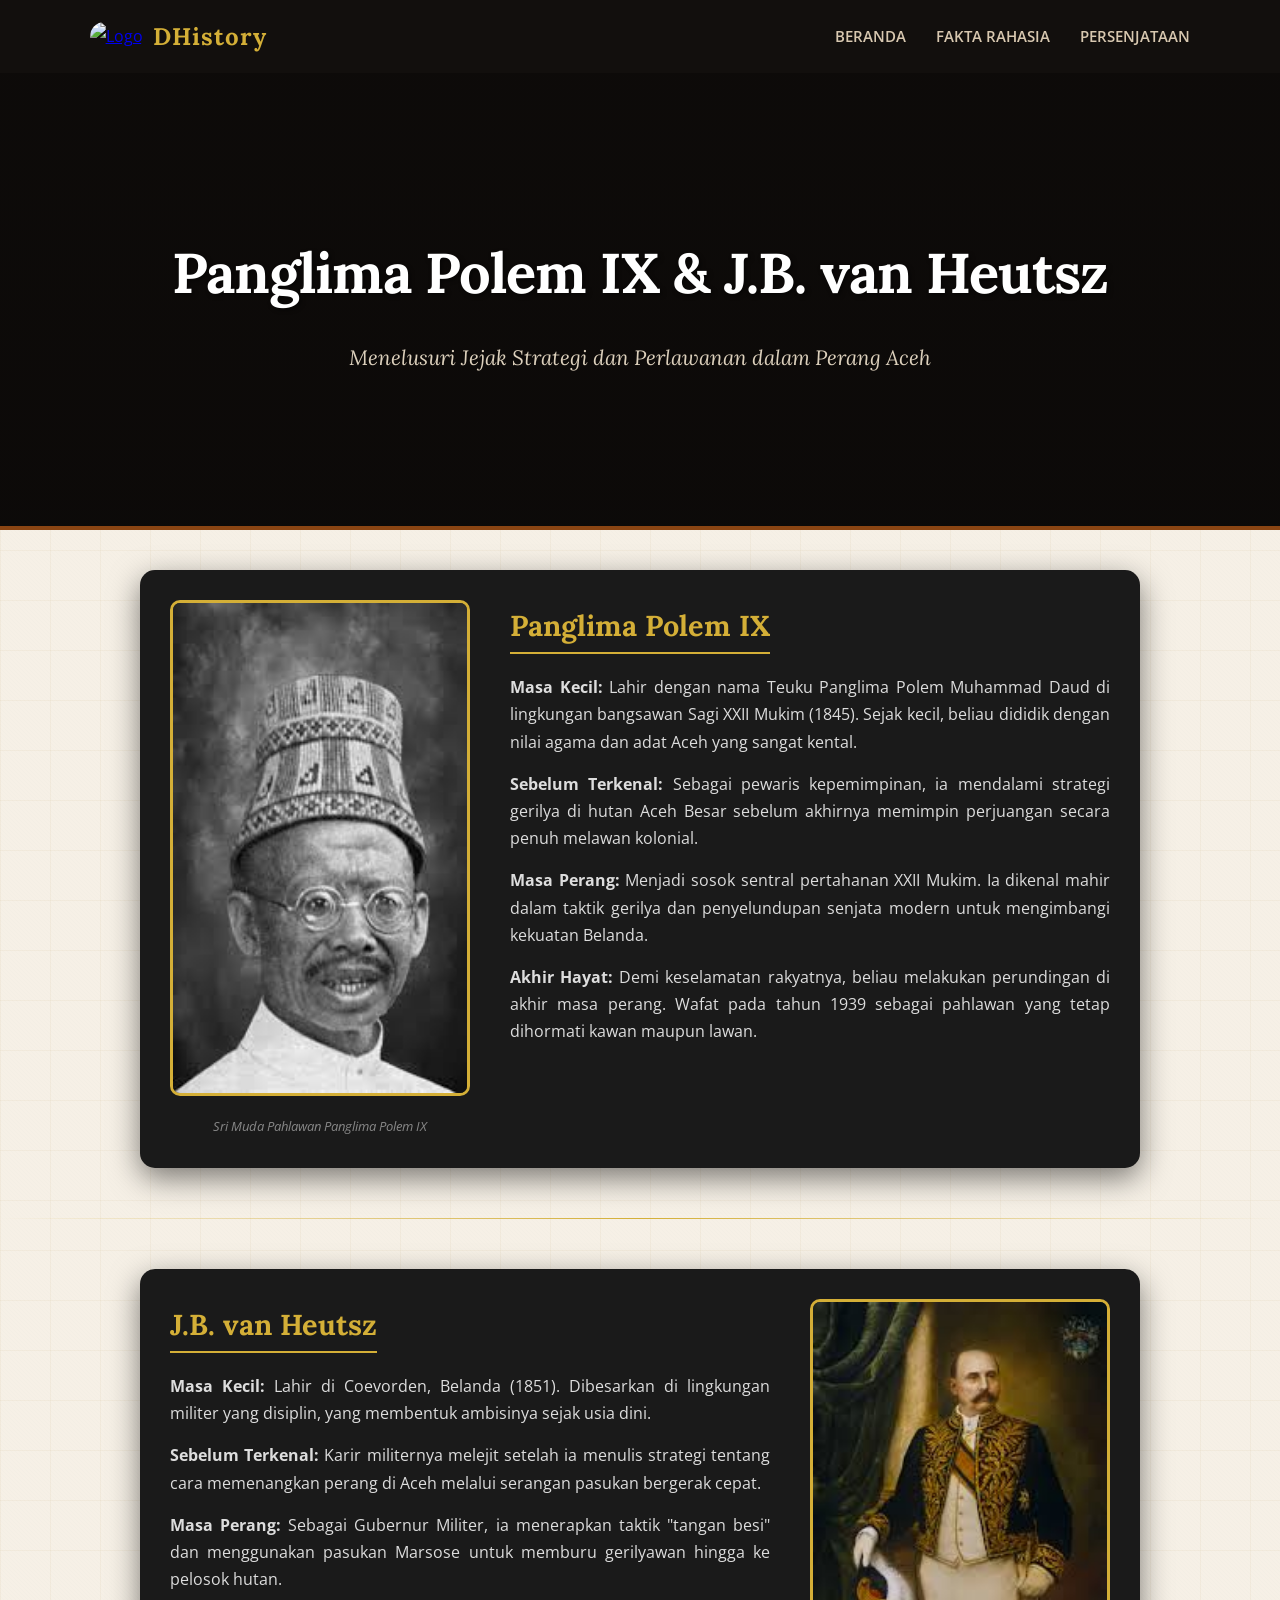
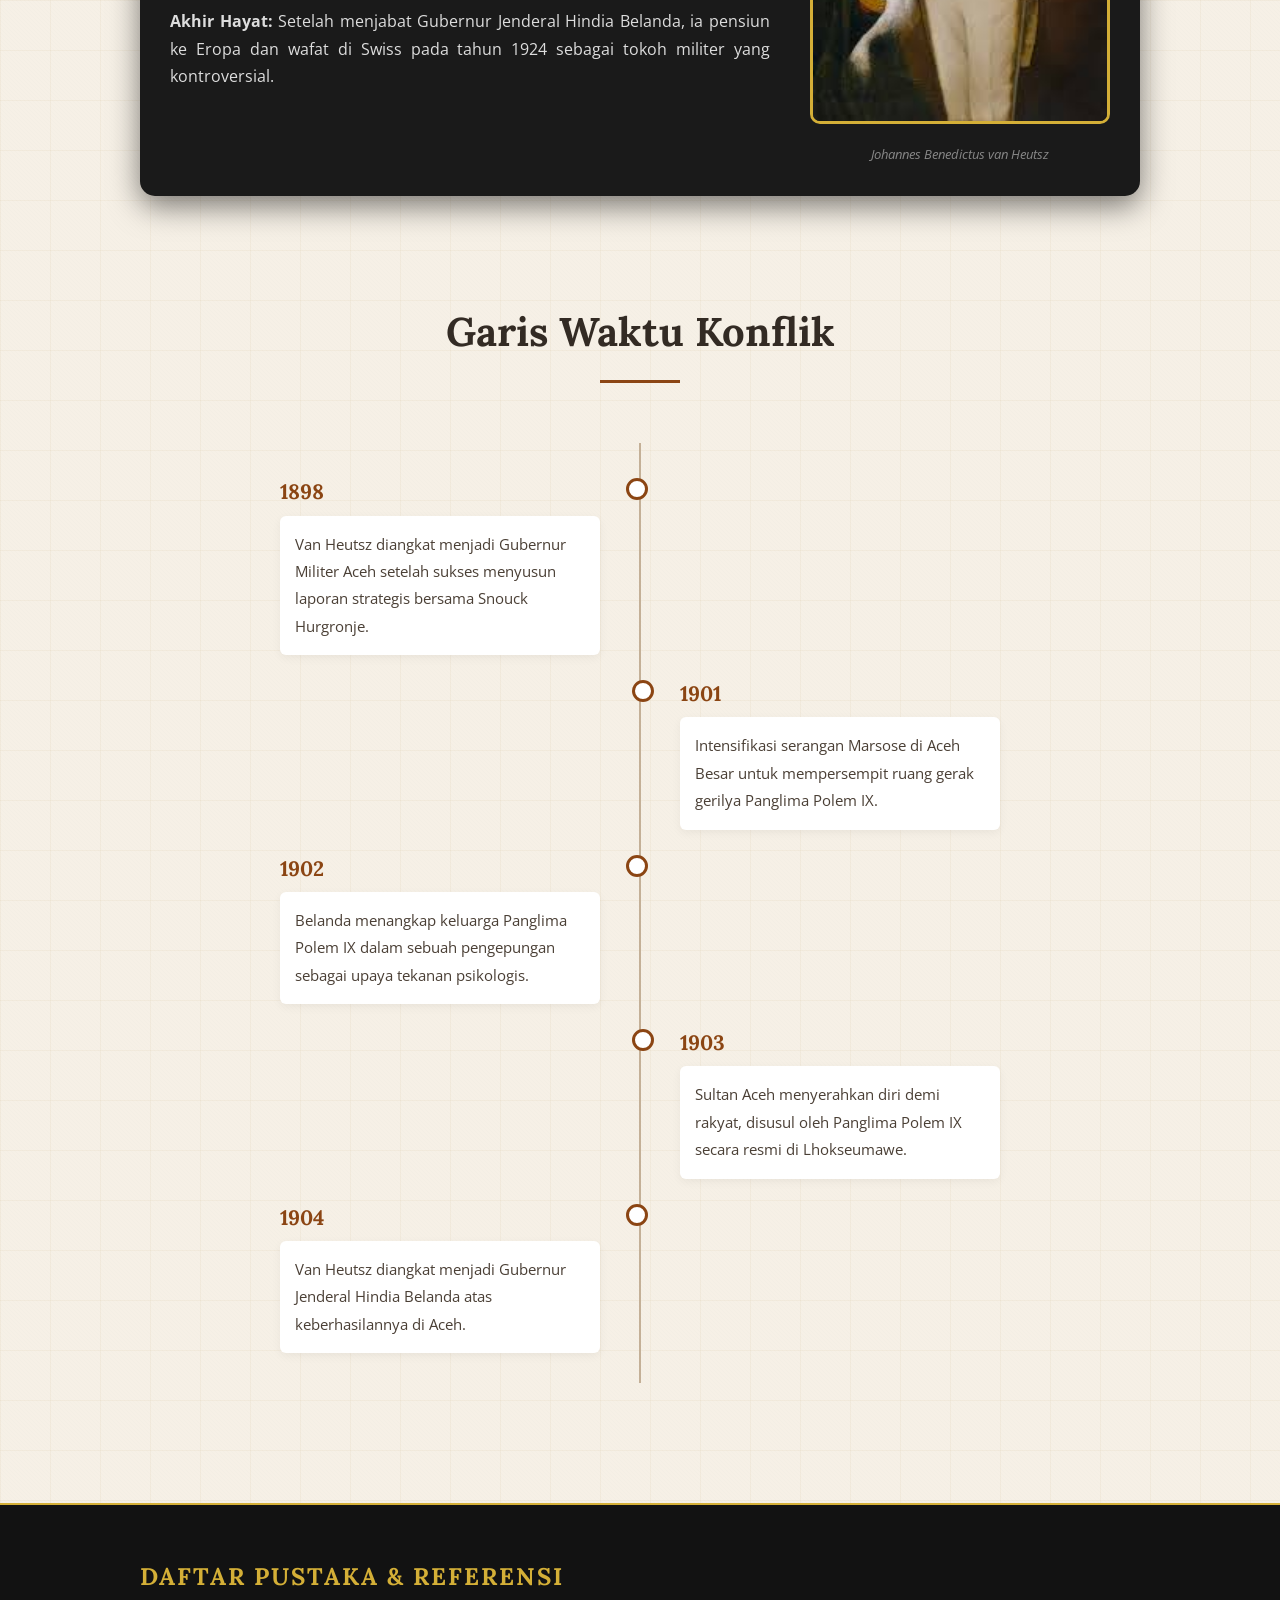
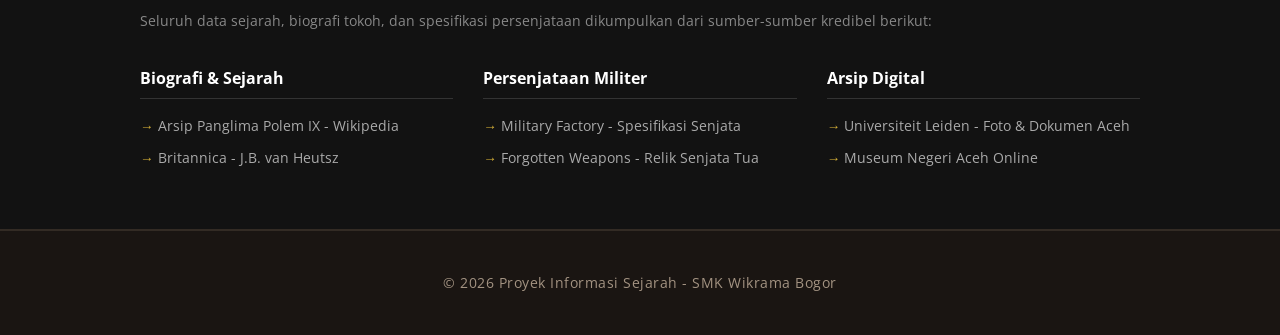
==== commit 29321676: "Fix formatting issues in index.html" ====
--- a/index.html
+++ b/index.html
@@ -119,10 +119,11 @@
         </div>
     </div>
 </section>
-
     <footer>
         <p>&copy; 2026 Proyek Informasi Sejarah - SMK Wikrama Bogor</p>
     </footer>
 
 </body>
 </html>
+
+
--- a/style.css
+++ b/style.css
@@ -572,3 +572,190 @@
 .dark-card ul li strong {
     color: #ff4d4d;
 }
+
+/* Container Utama */
+.bio-container {
+    display: flex;
+    align-items: flex-start;
+    gap: 40px;
+    padding: 30px;
+    margin: 40px auto;
+    background: #1a1a1a; /* Warna dark mode */
+    border-radius: 15px;
+    max-width: 1000px;
+    box-shadow: 0 10px 30px rgba(0,0,0,0.5);
+}
+
+/* Membalik urutan untuk tokoh kedua agar tidak monoton */
+.bio-container.reverse {
+    flex-direction: row-reverse;
+}
+
+/* Styling Kolom Gambar */
+.bio-image {
+    flex: 1;
+    min-width: 250px;
+    text-align: center;
+}
+
+.bio-image img {
+    width: 100%;
+    border: 3px solid #d4af37; /* Aksen emas */
+    border-radius: 10px;
+    transition: transform 0.3s;
+}
+
+.bio-image img:hover {
+    transform: scale(1.05); /* Efek zoom tipis */
+}
+
+.caption {
+    font-size: 0.8rem;
+    color: #888;
+    margin-top: 10px;
+    font-style: italic;
+}
+
+/* Styling Kolom Teks */
+.bio-text {
+    flex: 2;
+}
+
+.bio-text h2 {
+    color: #d4af37;
+    border-bottom: 2px solid #d4af37;
+    display: inline-block;
+    margin-bottom: 20px;
+    font-size: 1.8rem;
+}
+
+.bio-text p {
+    line-height: 1.7;
+    margin-bottom: 15px;
+    color: #ddd;
+    text-align: justify;
+}
+
+.separator {
+    border: 0;
+    height: 1px;
+    background: linear-gradient(to right, transparent, #d4af37, transparent);
+    margin: 50px 0;
+}
+
+/* RESPONSIVE: Agar Bagus di HP */
+@media (max-width: 768px) {
+    .bio-container, .bio-container.reverse {
+        flex-direction: column;
+        align-items: center;
+        padding: 20px;
+    }
+
+    .bio-text {
+        text-align: left;
+    }
+
+    .bio-image {
+        max-width: 300px;
+        margin-bottom: 20px;
+    }
+}
+
+/* Styling Section Daftar Pustaka */
+.reference-box {
+    background-color: #121212; /* Warna lebih gelap dari body */
+    border-top: 2px solid #d4af37; /* Garis emas di atas */
+    padding: 50px 20px;
+    margin-top: 60px;
+}
+
+.ref-content {
+    max-width: 1000px;
+    margin: 0 auto;
+}
+
+.ref-title {
+    color: #d4af37;
+    font-size: 1.5rem;
+    margin-bottom: 10px;
+    text-transform: uppercase;
+    letter-spacing: 2px;
+}
+
+.ref-subtitle {
+    color: #888;
+    font-size: 0.9rem;
+    margin-bottom: 30px;
+}
+
+/* Layout Grid untuk Link */
+.ref-grid {
+    display: grid;
+    grid-template-columns: repeat(auto-fit, minmax(280px, 1fr));
+    gap: 30px;
+}
+
+.ref-item {
+    display: flex;
+    flex-direction: column;
+}
+
+.ref-category {
+    color: #fff;
+    font-weight: bold;
+    font-size: 1rem;
+    margin-bottom: 15px;
+    padding-bottom: 5px;
+    border-bottom: 1px solid #333;
+}
+
+/* Styling Link */
+.ref-link {
+    color: #aaa;
+    text-decoration: none;
+    font-size: 0.85rem;
+    margin-bottom: 8px;
+    transition: all 0.3s ease;
+    display: inline-block;
+}
+
+.ref-link:before {
+    content: "→ "; /* Panah kecil di depan link */
+    color: #d4af37;
+}
+
+.ref-link:hover {
+    color: #d4af37;
+    padding-left: 10px; /* Efek bergeser saat hover */
+}
+
+/* Responsivitas HP */
+@media (max-width: 600px) {
+    .ref-title {
+        font-size: 1.2rem;
+    }
+    .ref-grid {
+        gap: 20px;
+    }
+}
+
+/* Pembungkus logo dan tulisan */
+.logo-wrapper {
+    display: flex;
+    align-items: center;
+    gap: 10px; /* <--- ATUR JARAK DI SINI (kecilkan angkanya kalau mau lebih dekat) */
+}
+
+.logo-img {
+    height: 40px;
+    width: auto;
+    border-radius: 50px;
+}
+
+.logo {
+    font-weight: bold;
+    font-size: 1.5rem;
+    color: #d4af37;
+    margin: 0; /* Pastikan tidak ada margin bawaan yang mengganggu */
+}
+
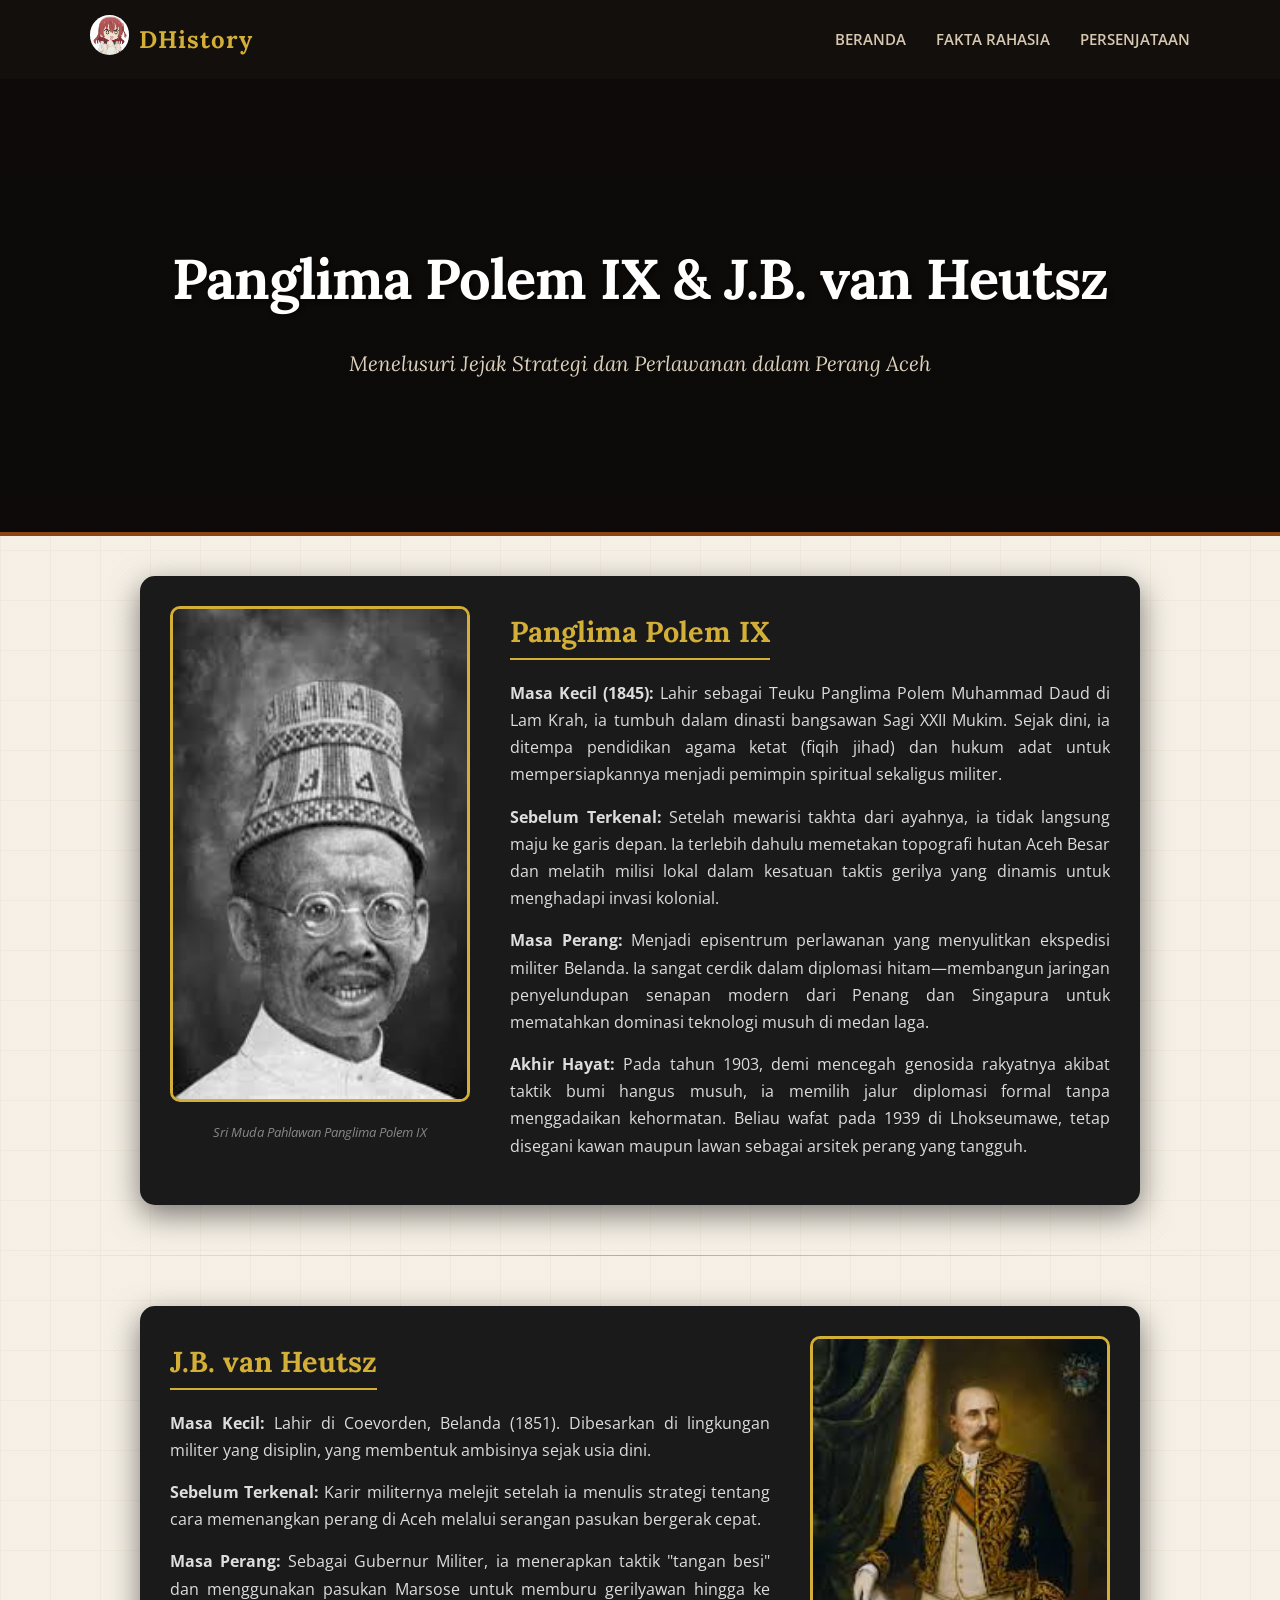
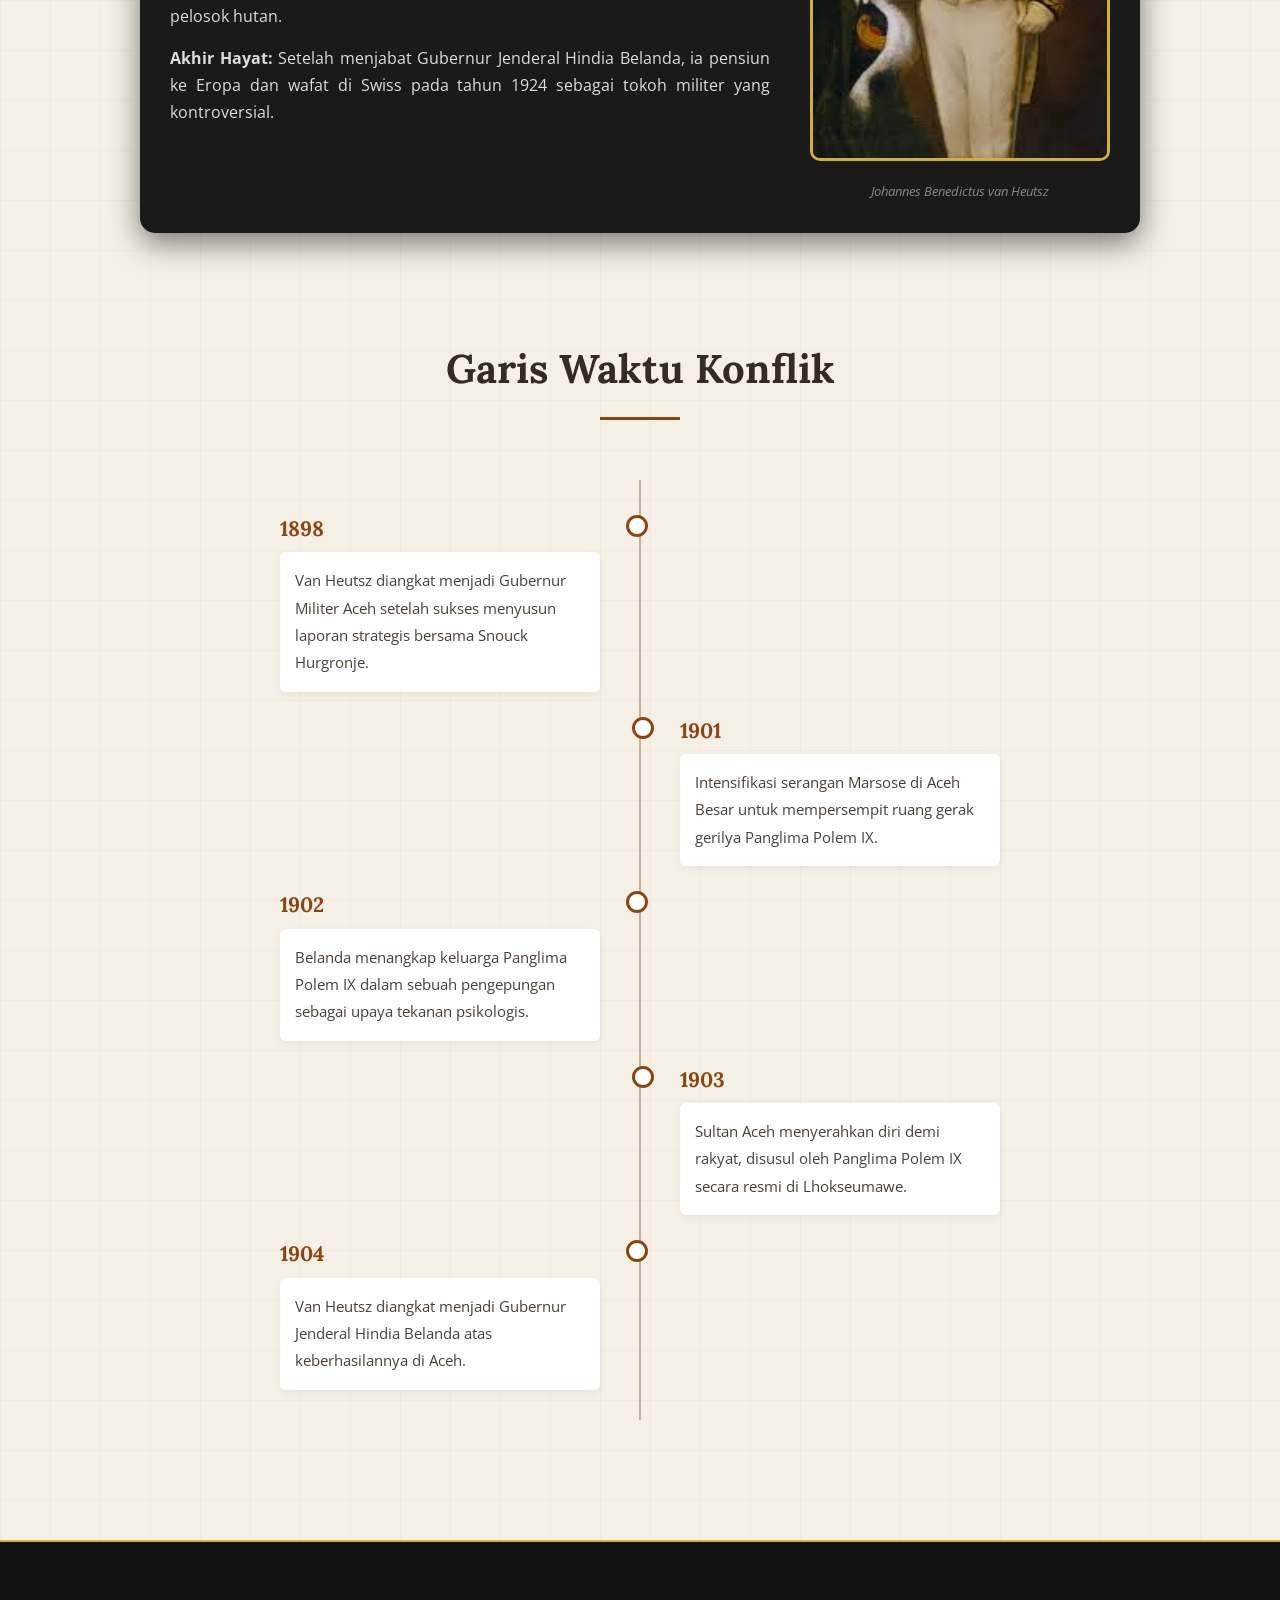
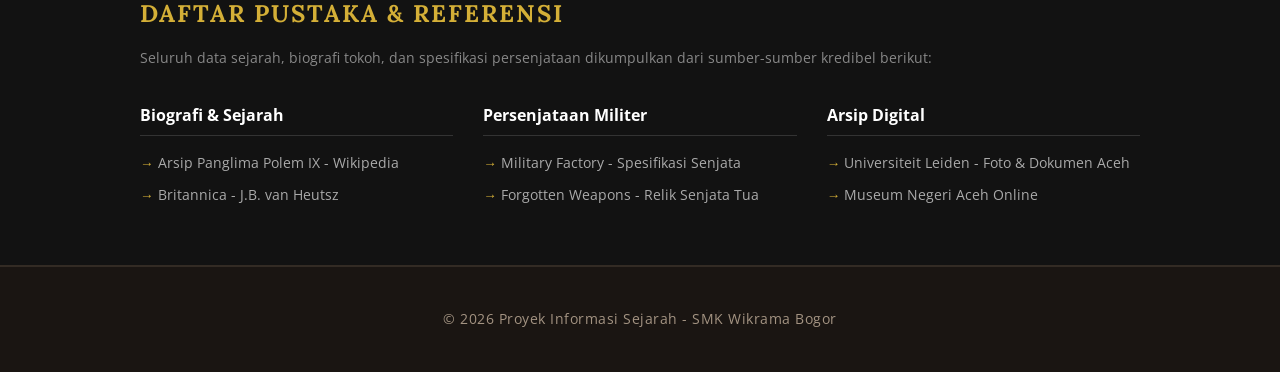
==== commit 35ec08a9: "Update index.html" ====
--- a/index.html
+++ b/index.html
@@ -37,12 +37,12 @@
         </a>
         <p class="caption">Sri Muda Pahlawan Panglima Polem IX</p>
     </div>
-    <div class="bio-text">
+<div class="bio-text">
         <h2>Panglima Polem IX</h2>
-        <p><strong>Masa Kecil:</strong> Lahir dengan nama Teuku Panglima Polem Muhammad Daud di lingkungan bangsawan Sagi XXII Mukim (1845). Sejak kecil, beliau dididik dengan nilai agama dan adat Aceh yang sangat kental.</p>
-        <p><strong>Sebelum Terkenal:</strong> Sebagai pewaris kepemimpinan, ia mendalami strategi gerilya di hutan Aceh Besar sebelum akhirnya memimpin perjuangan secara penuh melawan kolonial.</p>
-        <p><strong>Masa Perang:</strong> Menjadi sosok sentral pertahanan XXII Mukim. Ia dikenal mahir dalam taktik gerilya dan penyelundupan senjata modern untuk mengimbangi kekuatan Belanda.</p>
-        <p><strong>Akhir Hayat:</strong> Demi keselamatan rakyatnya, beliau melakukan perundingan di akhir masa perang. Wafat pada tahun 1939 sebagai pahlawan yang tetap dihormati kawan maupun lawan.</p>
+        <p><strong>Masa Kecil (1845):</strong> Lahir sebagai Teuku Panglima Polem Muhammad Daud di Lam Krah, ia tumbuh dalam dinasti bangsawan Sagi XXII Mukim. Sejak dini, ia ditempa pendidikan agama ketat (fiqih jihad) dan hukum adat untuk mempersiapkannya menjadi pemimpin spiritual sekaligus militer.</p>
+        <p><strong>Sebelum Terkenal:</strong> Setelah mewarisi takhta dari ayahnya, ia tidak langsung maju ke garis depan. Ia terlebih dahulu memetakan topografi hutan Aceh Besar dan melatih milisi lokal dalam kesatuan taktis gerilya yang dinamis untuk menghadapi invasi kolonial.</p>
+        <p><strong>Masa Perang:</strong> Menjadi episentrum perlawanan yang menyulitkan ekspedisi militer Belanda. Ia sangat cerdik dalam diplomasi hitam—membangun jaringan penyelundupan senapan modern dari Penang dan Singapura untuk mematahkan dominasi teknologi musuh di medan laga.</p>
+        <p><strong>Akhir Hayat:</strong> Pada tahun 1903, demi mencegah genosida rakyatnya akibat taktik bumi hangus musuh, ia memilih jalur diplomasi formal tanpa menggadaikan kehormatan. Beliau wafat pada 1939 di Lhokseumawe, tetap disegani kawan maupun lawan sebagai arsitek perang yang tangguh.</p>
     </div>
 </section>
 
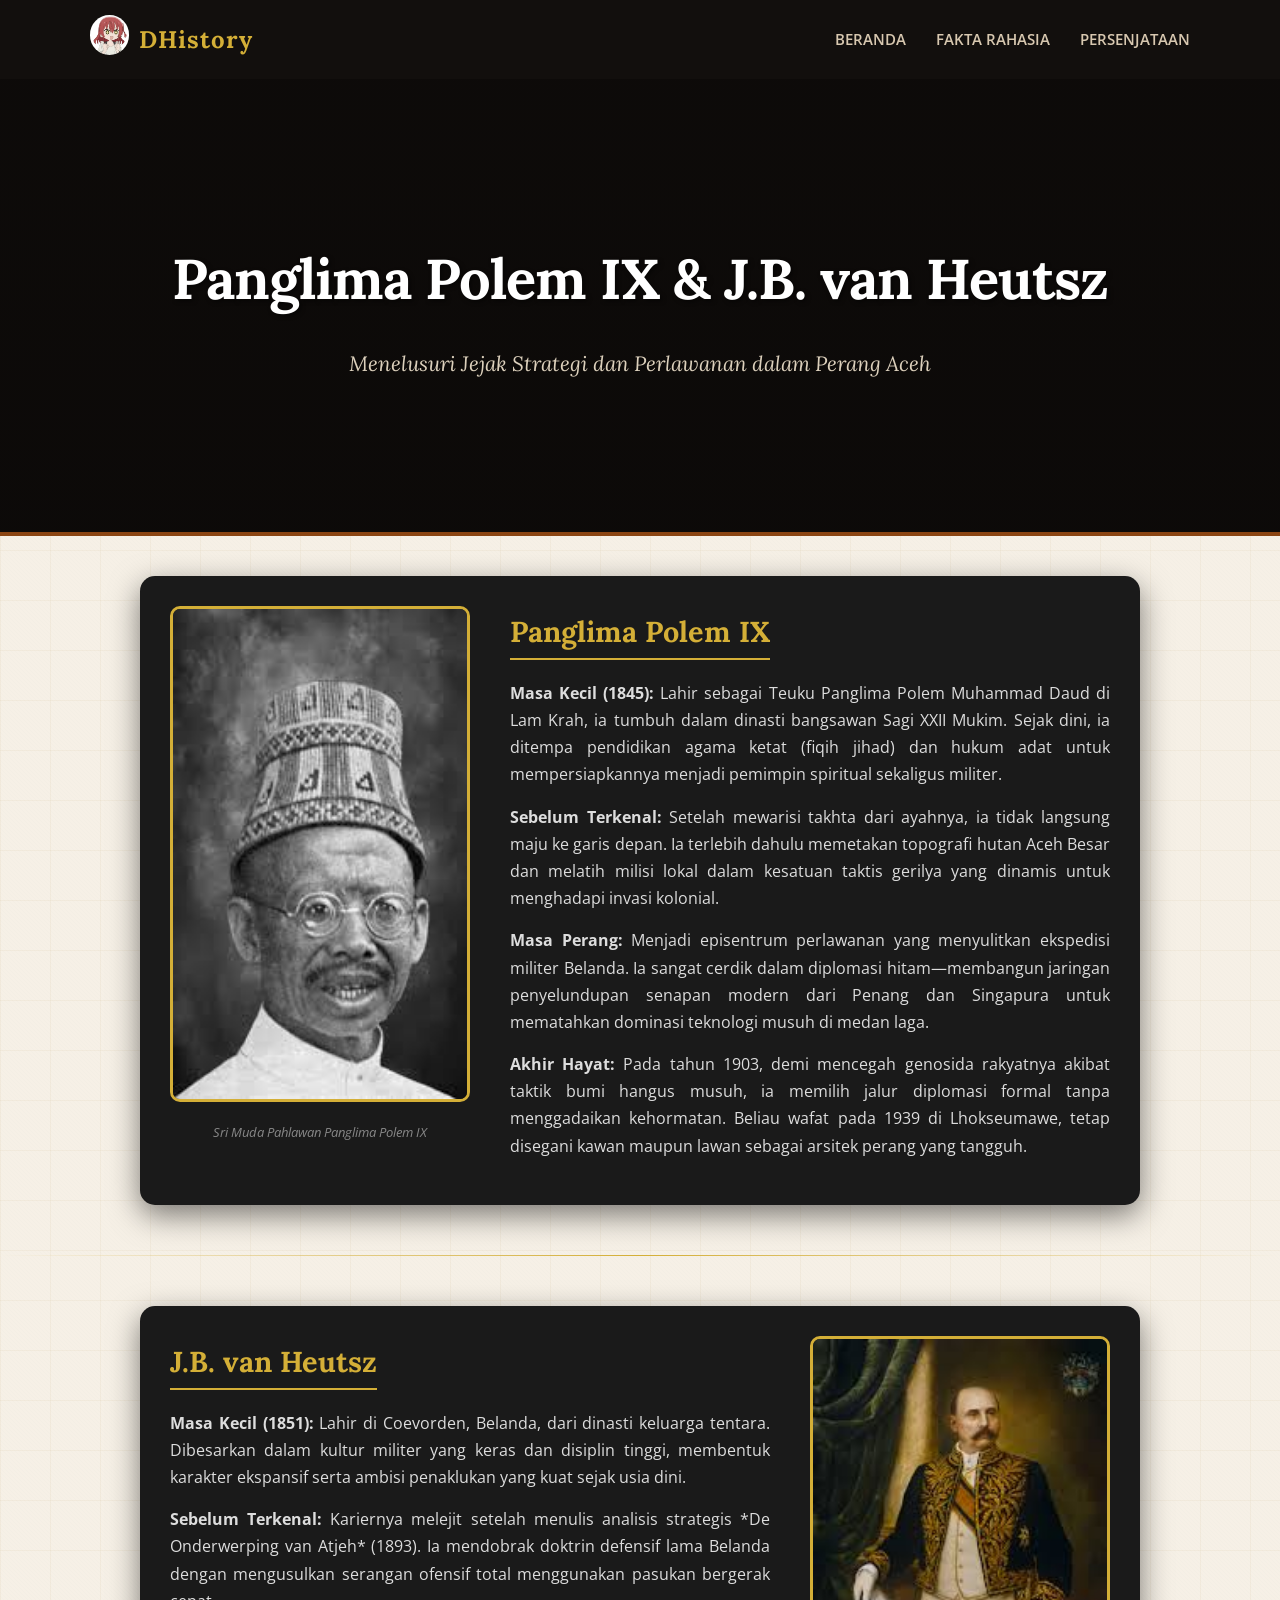
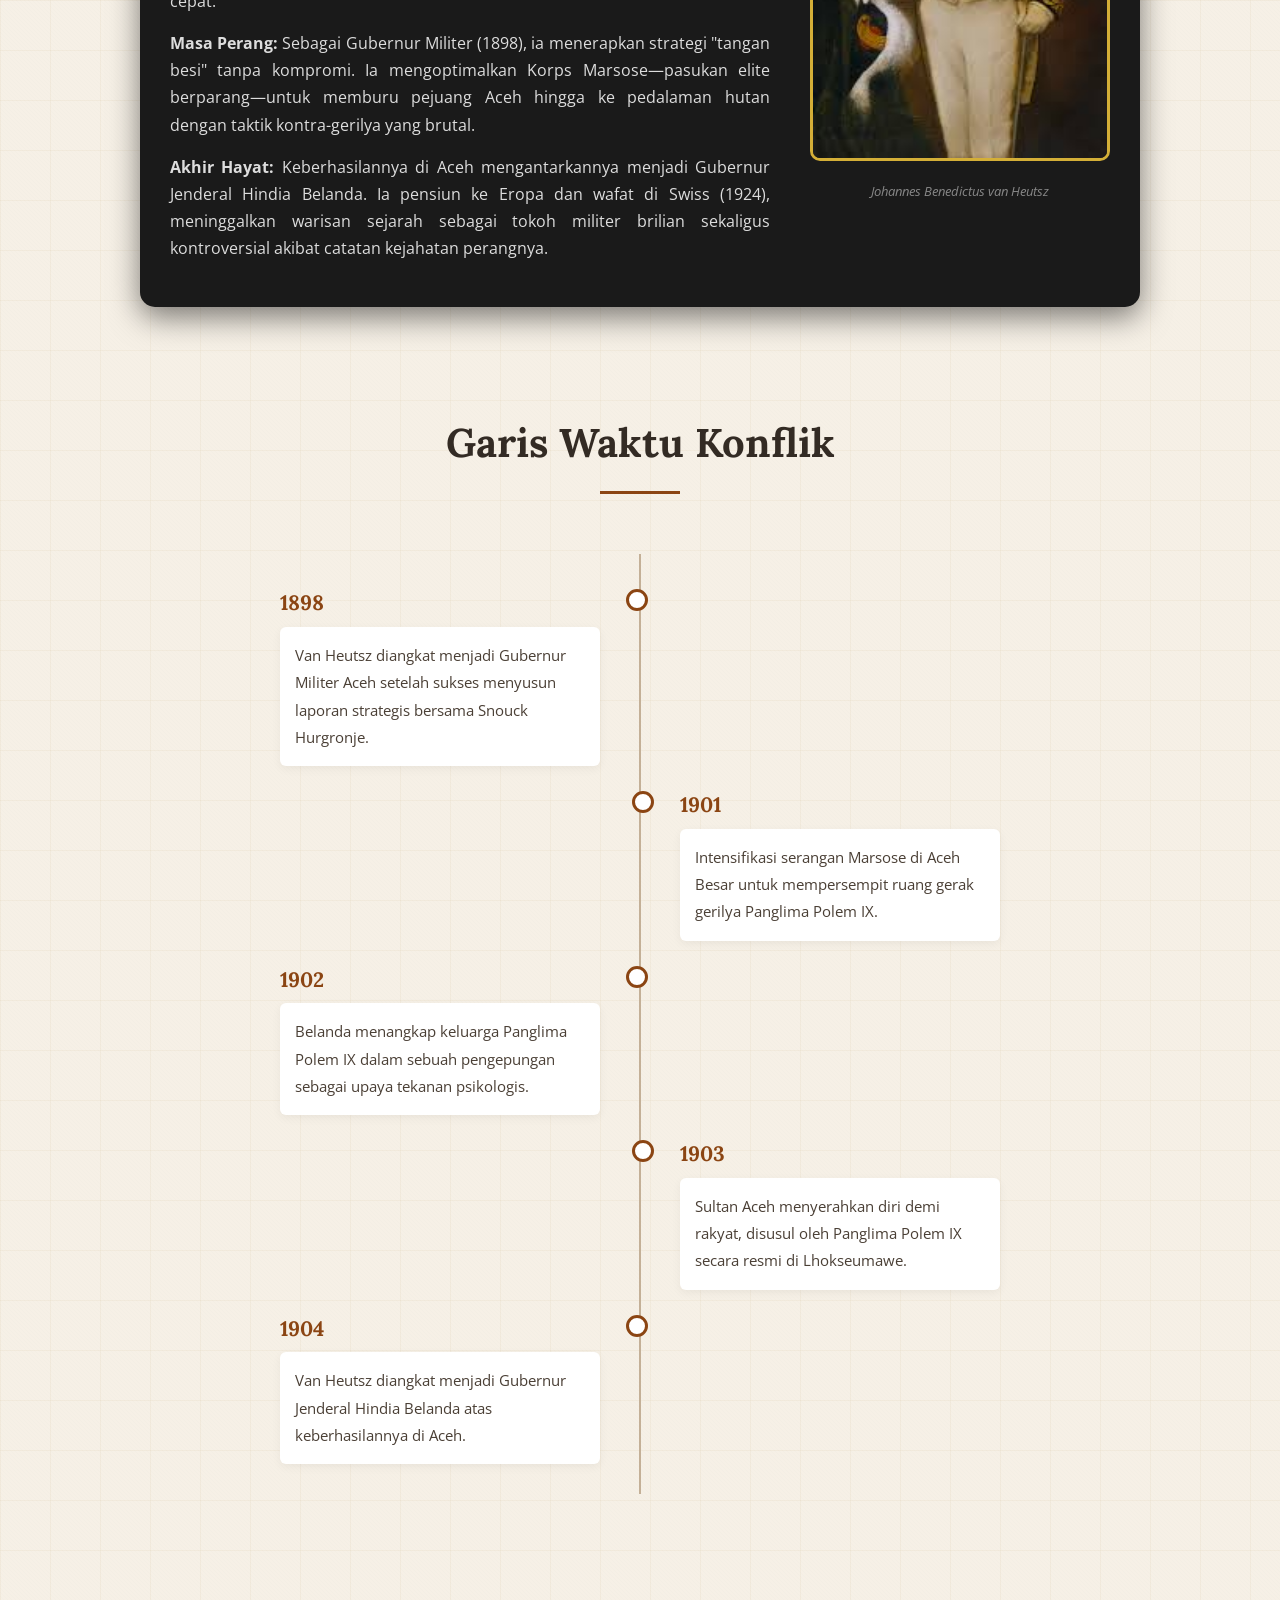
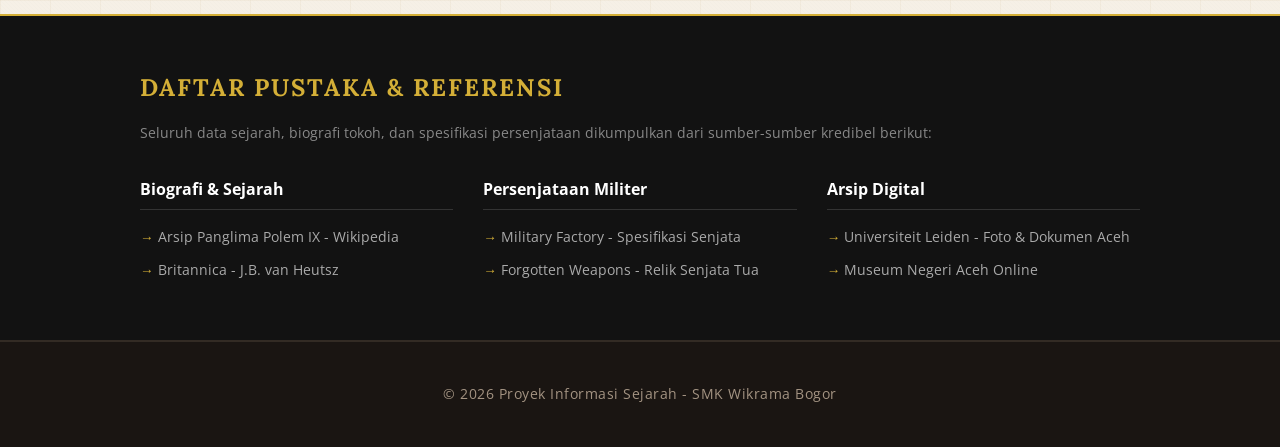
==== commit b21eedaa: "Fix HTML formatting and restore original content" ====
--- a/index.html
+++ b/index.html
@@ -58,10 +58,10 @@
     </div>
     <div class="bio-text">
         <h2>J.B. van Heutsz</h2>
-        <p><strong>Masa Kecil:</strong> Lahir di Coevorden, Belanda (1851). Dibesarkan di lingkungan militer yang disiplin, yang membentuk ambisinya sejak usia dini.</p>
-        <p><strong>Sebelum Terkenal:</strong> Karir militernya melejit setelah ia menulis strategi tentang cara memenangkan perang di Aceh melalui serangan pasukan bergerak cepat.</p>
-        <p><strong>Masa Perang:</strong> Sebagai Gubernur Militer, ia menerapkan taktik "tangan besi" dan menggunakan pasukan Marsose untuk memburu gerilyawan hingga ke pelosok hutan.</p>
-        <p><strong>Akhir Hayat:</strong> Setelah menjabat Gubernur Jenderal Hindia Belanda, ia pensiun ke Eropa dan wafat di Swiss pada tahun 1924 sebagai tokoh militer yang kontroversial.</p>
+        <p><strong>Masa Kecil (1851):</strong> Lahir di Coevorden, Belanda, dari dinasti keluarga tentara. Dibesarkan dalam kultur militer yang keras dan disiplin tinggi, membentuk karakter ekspansif serta ambisi penaklukan yang kuat sejak usia dini.</p>
+        <p><strong>Sebelum Terkenal:</strong> Kariernya melejit setelah menulis analisis strategis *De Onderwerping van Atjeh* (1893). Ia mendobrak doktrin defensif lama Belanda dengan mengusulkan serangan ofensif total menggunakan pasukan bergerak cepat.</p>
+        <p><strong>Masa Perang:</strong> Sebagai Gubernur Militer (1898), ia menerapkan strategi "tangan besi" tanpa kompromi. Ia mengoptimalkan Korps Marsose—pasukan elite berparang—untuk memburu pejuang Aceh hingga ke pedalaman hutan dengan taktik kontra-gerilya yang brutal.</p>
+        <p><strong>Akhir Hayat:</strong> Keberhasilannya di Aceh mengantarkannya menjadi Gubernur Jenderal Hindia Belanda. Ia pensiun ke Eropa dan wafat di Swiss (1924), meninggalkan warisan sejarah sebagai tokoh militer brilian sekaligus kontroversial akibat catatan kejahatan perangnya.</p>
     </div>
 </section>
         <!-- Section Timeline -->
